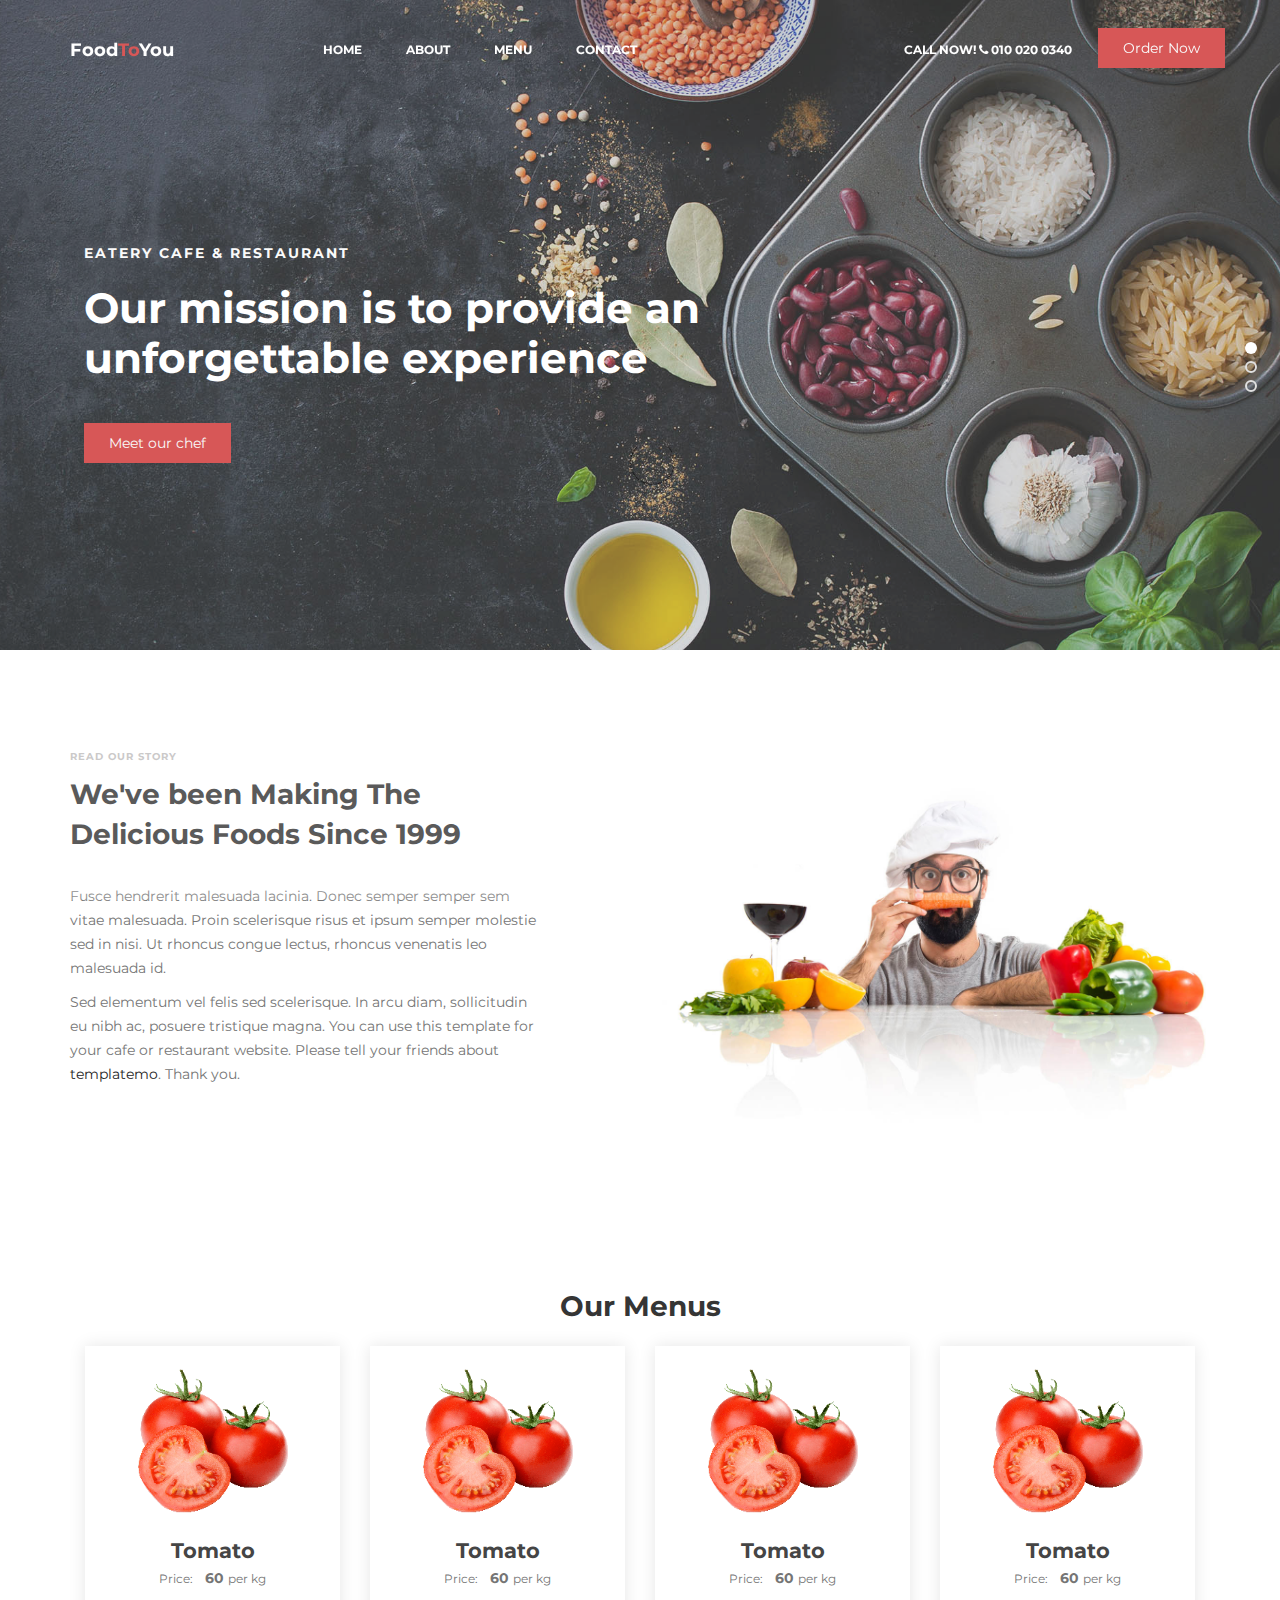
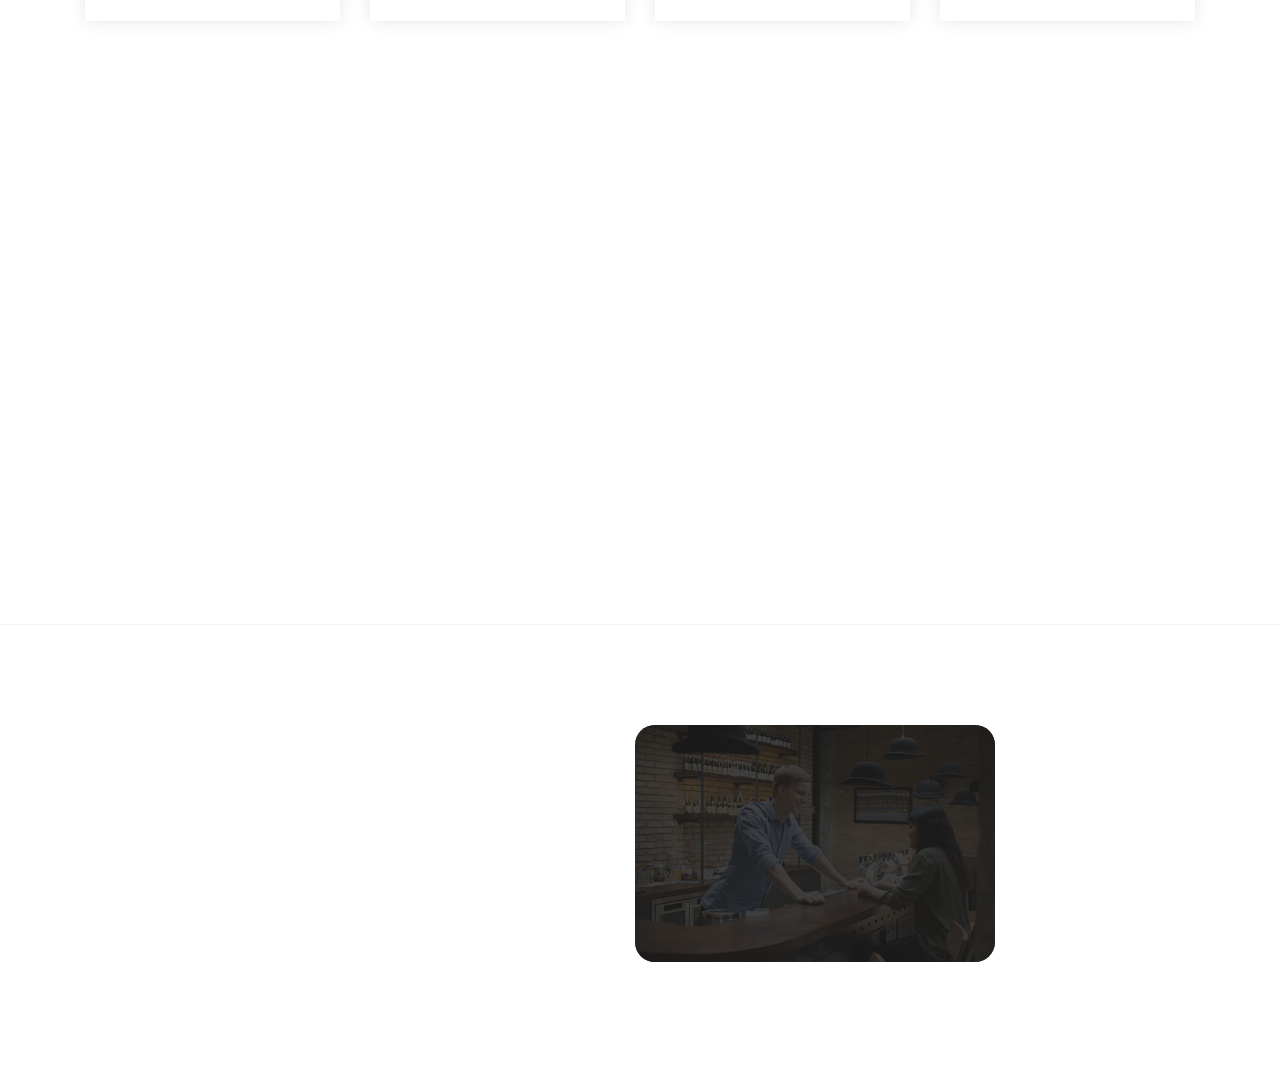
==== index.html @ 45545208 "initial commit" ====
<!DOCTYPE html>
<html lang="en">

<head>

     <title>Eatery Cafe and Restaurant Template</title>
     <meta charset="UTF-8">
     <meta http-equiv="X-UA-Compatible" content="IE=Edge">
     <meta name="description" content="">
     <meta name="keywords" content="">
     <meta name="author" content="">
     <meta name="viewport" content="width=device-width, initial-scale=1, maximum-scale=1">

     <link rel="stylesheet" href="css/bootstrap.min.css">
     <link rel="stylesheet" href="css/font-awesome.min.css">
     <link rel="stylesheet" href="css/animate.css">
     <link rel="stylesheet" href="css/owl.carousel.css">
     <link rel="stylesheet" href="css/owl.theme.default.min.css">
     <link rel="stylesheet" href="css/magnific-popup.css">

     <!-- MAIN CSS -->
     <link rel="stylesheet" href="css/style.css">

</head>

<body>

     <!-- PRE LOADER -->
     <section class="preloader">
          <div class="spinner">

               <span class="spinner-rotate"></span>

          </div>
     </section>


     <!-- MENU -->
     <section class="navbar custom-navbar navbar-fixed-top" role="navigation">
          <div class="container">

               <div class="navbar-header">
                    <button class="navbar-toggle" data-toggle="collapse" data-target=".navbar-collapse">
                         <span class="icon icon-bar"></span>
                         <span class="icon icon-bar"></span>
                         <span class="icon icon-bar"></span>
                    </button>

                    <!-- lOGO TEXT HERE -->
                    <a href="index.html" class="navbar-brand">Food<span>To</span>You</a>
               </div>

               <!-- MENU LINKS -->
               <div class="collapse navbar-collapse">
                    <ul class="nav navbar-nav navbar-nav-first">
                         <li><a href="#home" class="smoothScroll">Home</a></li>
                         <li><a href="#about" class="smoothScroll">About</a></li>

                         <li><a href="#menu" class="smoothScroll">Menu</a></li>
                         <li><a href="#contact" class="smoothScroll">Contact</a></li>
                    </ul>

                    <ul class="nav navbar-nav navbar-right">
                         <li><a href="#">Call Now! <i class="fa fa-phone"></i> 010 020 0340</a></li>
                         <a href="#footer" class="section-btn">Order Now</a>
                    </ul>
               </div>

          </div>
     </section>


     <!-- HOME -->
     <section id="home" class="slider" data-stellar-background-ratio="0.5">
          <div class="row">

               <div class="owl-carousel owl-theme">
                    <div class="item item-first">
                         <div class="caption">
                              <div class="container">
                                   <div class="col-md-8 col-sm-12">
                                        <h3>Eatery Cafe &amp; Restaurant</h3>
                                        <h1>Our mission is to provide an unforgettable experience</h1>
                                        <a href="#team" class="section-btn btn btn-default smoothScroll">Meet our
                                             chef</a>
                                   </div>
                              </div>
                         </div>
                    </div>

                    <div class="item item-second">
                         <div class="caption">
                              <div class="container">
                                   <div class="col-md-8 col-sm-12">
                                        <h3>Your Perfect Breakfast</h3>
                                        <h1>The best dinning quality can be here too!</h1>
                                        <a href="#menu" class="section-btn btn btn-default smoothScroll">Discover
                                             menu</a>
                                   </div>
                              </div>
                         </div>
                    </div>

                    <div class="item item-third">
                         <div class="caption">
                              <div class="container">
                                   <div class="col-md-8 col-sm-12">
                                        <h3>New Restaurant in Town</h3>
                                        <h1>Enjoy our special menus every Sunday and Friday</h1>
                                        <a href="#contact"
                                             class="section-btn btn btn-default smoothScroll">Reservation</a>
                                   </div>
                              </div>
                         </div>
                    </div>
               </div>

          </div>
     </section>


     <!-- ABOUT -->
     <section id="about" data-stellar-background-ratio="0.5">
          <div class="container">
               <div class="row">

                    <div class="col-md-6 col-sm-12">
                         <div class="about-info">
                              <div class="section-title wow fadeInUp" data-wow-delay="0.2s">
                                   <h4>Read our story</h4>
                                   <h2>We've been Making The Delicious Foods Since 1999</h2>
                              </div>

                              <div class="wow fadeInUp" data-wow-delay="0.4s">
                                   <p>Fusce hendrerit malesuada lacinia. Donec semper semper sem vitae malesuada. Proin
                                        scelerisque risus et ipsum semper molestie sed in nisi. Ut rhoncus congue
                                        lectus, rhoncus venenatis leo malesuada id.</p>
                                   <p>Sed elementum vel felis sed scelerisque. In arcu diam, sollicitudin eu nibh ac,
                                        posuere tristique magna. You can use this template for your cafe or restaurant
                                        website. Please tell your friends about <a
                                             href="https://plus.google.com/+templatemo" target="_parent">templatemo</a>.
                                        Thank you.</p>
                              </div>
                         </div>
                    </div>

                    <div class="col-md-6 col-sm-12">
                         <div class="wow fadeInUp about-image" data-wow-delay="0.6s">
                              <img src="images/about-image.jpg" class="img-responsive" alt="">
                         </div>
                    </div>

               </div>
          </div>
     </section>



     <!-- MENU-->
     <section id="menu">
          <div class="container">
               <div class="row">

                    <div class="col-md-12 col-sm-12">
                         <h2>Our Menus</h2>
                    </div>
               </div>

               <div class="col-sm-3">
                    <div class="grid">
                         <div class="img-box">
                              <img src="./images/tomato.png" alt="">
                         </div>
                         <div class="details">
                              <h3>Tomato</h3>
                              <p>
                                   <small>Price:</small> &nbsp; <b>60</b>&nbsp;<small>per kg</small>
                              </p>
                         </div>
                    </div>
               </div>

               <div class="col-sm-3">
                    <div class="grid">
                         <div class="img-box">
                              <img src="./images/tomato.png" alt="">
                         </div>
                         <div class="details">
                              <h3>Tomato</h3>
                              <p>
                                   <small>Price:</small> &nbsp; <b>60</b>&nbsp;<small>per kg</small>
                              </p>
                         </div>
                    </div>
               </div>

               <div class="col-sm-3">
                    <div class="grid">
                         <div class="img-box">
                              <img src="./images/tomato.png" alt="">
                         </div>
                         <div class="details">
                              <h3>Tomato</h3>
                              <p>
                                   <small>Price:</small> &nbsp; <b>60</b>&nbsp;<small>per kg</small>
                              </p>
                         </div>
                    </div>
               </div>

               <div class="col-sm-3">
                    <div class="grid">
                         <div class="img-box">
                              <img src="./images/tomato.png" alt="">
                         </div>
                         <div class="details">
                              <h3>Tomato</h3>
                              <p>
                                   <small>Price:</small> &nbsp; <b>60</b>&nbsp;<small>per kg</small>
                              </p>
                         </div>
                    </div>
               </div>
          </div>
          </div>
     </section>


     <!-- CONTACT -->
     <section id="contact">
          <div class="container">
               <div class="d-flex justify-content-center">

                    <div class="col-md-6 col-sm-12">

                         <div class="col-md-12 col-sm-12">
                              <div class="section-title wow fadeInUp">
                                   <h2>Contact Us</h2>
                              </div>
                         </div>

                         <!-- CONTACT FORM -->
                         <form action="#" method="post" class="wow fadeInUp" id="contact-form" role="form">

                              <!-- IF MAIL SENT SUCCESSFUL  // connect this with custom JS -->
                              <h6 class="text-success">Your message has been sent successfully.</h6>

                              <!-- IF MAIL NOT SENT -->
                              <h6 class="text-danger">E-mail must be valid and message must be longer than 1 character.
                              </h6>

                              <div class="col-md-6 col-sm-6">
                                   <input type="text" class="form-control" id="cf-name" name="name"
                                        placeholder="Full name">
                              </div>

                              <div class="col-md-6 col-sm-6">
                                   <input type="email" class="form-control" id="cf-email" name="email"
                                        placeholder="Email address">
                              </div>

                              <div class="col-md-12 col-sm-12">
                                   <input type="text" class="form-control" id="cf-subject" name="subject"
                                        placeholder="Subject">

                                   <textarea class="form-control" rows="6" id="cf-message" name="message"
                                        placeholder="Tell about your project"></textarea>

                                   <button type="submit" class="form-control" id="cf-submit" name="submit">Send
                                        Message</button>
                              </div>
                         </form>
                    </div>

               </div>
          </div>
     </section>


     <!-- FOOTER -->
     <footer id="footer">
          <div class="container">
               <div class="row">

                    <div class="col-md-3 col-sm-8">
                         <div class="footer-info">
                              <div class="section-title">
                                   <h2 class="wow fadeInUp">Find us</h2>
                              </div>
                              <address class="wow fadeInUp" data-wow-delay="0.4s">
                                   <p>We are in your heart</p>
                              </address>
                         </div>
                    </div>

                    <div class="col-md-3 col-sm-8">
                         <div class="footer-info">
                              <div class="section-title">
                                   <h2 class="wow fadeInUp" data-wow-delay="0.2s">For Order</h2>
                              </div>
                              <address class="wow fadeInUp" data-wow-delay="0.4s">
                                   <p>090-080-0650 </p><br>
                                   <p>090-080-0650 </p><br>
                                   <p>090-080-0650 </p><br>
                                   <p><a href="mailto:info@company.com">info@company.com</a></p>

                              </address>
                         </div>
                    </div>

                    <div class="col-md-4 col-sm-8">
                         <div class="footer-info footer-open-hour">
                              <div class="section-title">
                                   <h2 class="wow fadeInUp">Open Hours</h2>
                              </div>
                              <div class="wow fadeInUp">

                                   <div>
                                        <strong>Monday to Friday</strong>
                                        <p>7:00 AM - 7:00 PM</p>
                                   </div>
                                   <div>
                                        <strong>Saturday - Sunday</strong>
                                        <p>7:00 AM - 10:00 PM</p>
                                   </div>
                              </div>
                         </div>
                    </div>

                    <div class="col-md-2 col-sm-4">
                         <ul class="wow fadeInUp social-icon">
                              <li><a href="#" class="fa fa-facebook-square" attr="facebook icon"></a></li>
                              <li><a href="#" class="fa fa-twitter"></a></li>
                              <li><a href="#" class="fa fa-instagram"></a></li>
                              <li><a href="#" class="fa fa-google"></a></li>
                         </ul>

                         <div class="wow fadeInUp copyright-text">
                              <p><br>Copyright &copy; 2018 <br>Foodtoyou


                         </div>
                    </div>

               </div>
          </div>
     </footer>


     <!-- SCRIPTS -->
     <script src="js/jquery.js"></script>
     <script src="js/bootstrap.min.js"></script>
     <script src="js/jquery.stellar.min.js"></script>
     <script src="js/wow.min.js"></script>
     <script src="js/owl.carousel.min.js"></script>
     <script src="js/jquery.magnific-popup.min.js"></script>
     <script src="js/smoothscroll.js"></script>
     <script src="js/custom.js"></script>

</body>

</html>
---- css/style.css ----
/*

Eatery Cafe Template 

http://www.templatemo.com/tm-515-eatery

*/

@import url('https://fonts.googleapis.com/css?family=Montserrat:400,700');

body {
  background: #ffffff;
  font-family: 'Montserrat', sans-serif;
  overflow-x: hidden;
}



/*---------------------------------------
     TYPOGRAPHY              
  -----------------------------------------*/

h1,
h2,
h3,
h4,
h5,
h6 {
  font-weight: bold;
  line-height: inherit;
}

h1 {
  color: #252525;
  font-size: 3em;
  line-height: 50px;
}

h2 {
  color: #353535;
  font-size: 2em;
  padding-bottom: 10px;
}

h3 {
  font-size: 1.5em;
  margin-bottom: 0;
}

h3,
h3 a {
  color: #454545;
}

p {
  color: #757575;
  font-size: 14px;
  font-weight: normal;
  line-height: 24px;
}



/*---------------------------------------
     GENERAL               
  -----------------------------------------*/

html {
  -webkit-font-smoothing: antialiased;
}

a {
  color: #252525;
  -webkit-transition: 0.5s;
  transition: 0.5s;
  text-decoration: none !important;
}

a:hover,
a:active,
a:focus {
  color: #ce3232;
  outline: none;
}

::-webkit-scrollbar {
  width: 8px;
  height: 8px;
}

::-webkit-scrollbar-thumb {
  cursor: pointer;
  background: #000000;
}

.section-title {
  padding-bottom: 40px;
}

.section-title h2 {
  margin: 0;
}

.section-title h4 {
  color: #bfbdbd;
  font-size: 10px;
  letter-spacing: 1px;
  text-transform: uppercase;
  margin-top: 0;
}

.overlay {
  background: rgba(0, 0, 0, 0.5);
  position: absolute;
  top: 0;
  right: 0;
  bottom: 0;
  left: 0;
  width: 100%;
  height: 100%;
}

section {
  position: relative;
  padding: 100px 0;
}

#team,
#menu,
#testimonial {
  text-align: center;
}

.about-image img,
.team-thumb img {
  width: 100%;
}

#google-map iframe {
  border: 0;
  width: 100%;
  height: 390px;
}



/*---------------------------------------
     BUTTONS               
  -----------------------------------------*/

.section-btn {
  background: #ce3232;
  border-radius: 0;
  border: 0;
  color: #f9f9f9;
  font-size: inherit;
  font-weight: normal;
  padding: 10px 25px;
  -webkit-transition: 0.5s 0.2s;
  transition: 0.5s 0.2s;
}



/*---------------------------------------
       PRE LOADER              
  -----------------------------------------*/

.preloader {
  position: fixed;
  top: 0;
  left: 0;
  width: 100%;
  height: 100%;
  z-index: 99999;
  display: -webkit-box;
  display: flex;
  -webkit-box-orient: horizontal;
  -webkit-box-direction: normal;
  flex-flow: row nowrap;
  -webkit-box-pack: center;
  justify-content: center;
  -webkit-box-align: center;
  align-items: center;
  background: none repeat scroll 0 0 #ffffff;
}

.spinner {
  border: 1px solid transparent;
  border-radius: 3px;
  position: relative;
}

.spinner:before {
  content: '';
  box-sizing: border-box;
  position: absolute;
  top: 50%;
  left: 50%;
  width: 45px;
  height: 45px;
  margin-top: -10px;
  margin-left: -10px;
  border-radius: 50%;
  border: 1px solid #575757;
  border-top-color: #ffffff;
  -webkit-animation: spinner .9s linear infinite;
  animation: spinner .9s linear infinite;
}

@-webkit-@keyframes spinner {
  to {
    -webkit-transform: rotate(360deg);
    transform: rotate(360deg);
  }
}

@-webkit-keyframes spinner {
  to {
    -webkit-transform: rotate(360deg);
    transform: rotate(360deg);
  }
}

@keyframes spinner {
  to {
    -webkit-transform: rotate(360deg);
    transform: rotate(360deg);
  }
}



/*---------------------------------------
      MENU              
  -----------------------------------------*/

.custom-navbar {
  border: none;
  margin-bottom: 0;
  padding: 25px 0;
}

.custom-navbar .navbar-brand {
  color: #ffffff;
  font-size: 18px;
  font-weight: bold;
}

.custom-navbar .navbar-brand span {
  color: #ce3232;
}

.top-nav-collapse {
  background: #ffffff;
}

.custom-navbar .navbar-nav.navbar-nav-first {
  margin-left: 8em;
}

.custom-navbar .navbar-nav.navbar-right li a {
  padding-right: 12px;
  padding-left: 12px;
}

.custom-navbar .navbar-nav.navbar-right .section-btn {
  display: inline-block;
  margin: 0.2em 0 0 1em;
}

.custom-navbar .navbar-nav.navbar-right .section-btn:hover {
  background: #292929;
  color: #ffffff;
}

.custom-navbar .navbar-nav.navbar-right .section-btn:focus {
  color: #ffffff;
}

.custom-navbar .navbar-nav.navbar-right .section-btn a {
  padding: 10px 25px;
}

.custom-navbar .nav .section-btn a:hover {
  color: #ffffff;
}

.custom-navbar .nav li a {
  font-size: 12px;
  font-weight: bold;
  color: #ffffff;
  padding-right: 22px;
  padding-left: 22px;
  text-transform: uppercase;
}

.custom-navbar .nav li a:hover {
  background: transparent;
  color: #ce3232;
}

.custom-navbar .navbar-nav>li>a:hover,
.custom-navbar .navbar-nav>li>a:focus {
  background-color: transparent;
}

.custom-navbar .nav li.active>a {
  background-color: transparent;
  color: #ce3232;
}

.custom-navbar .navbar-toggle {
  border: none;
  padding-top: 10px;
}

.custom-navbar .navbar-toggle {
  background-color: transparent;
}

.custom-navbar .navbar-toggle .icon-bar {
  background: #252525;
  border-color: transparent;
}

@media(min-width:768px) {
  .custom-navbar {
    border-bottom: 0;
    background: 0 0;
  }

  .custom-navbar.top-nav-collapse {
    background: #ffffff;
    box-shadow: 0 1px 30px rgba(0, 0, 0, 0.1);
    padding: 12px 0;
  }

  .top-nav-collapse .navbar-brand {
    color: #454545;
  }

  .top-nav-collapse .nav li a {
    color: #575757;
  }

  .top-nav-collapse .nav .section-btn a {
    color: #ffffff;
  }
}



/*---------------------------------------
      HOME              
  -----------------------------------------*/

#home {
  padding: 0;
}

#home h1 {
  color: #ffffff;
  padding-bottom: 30px;
}

#home h3 {
  color: #f9f9f9;
  font-size: 14px;
  line-height: inherit;
  letter-spacing: 2px;
  text-transform: uppercase;
  margin: 0;
}

@media (min-width: 768px) {
  .slider .col-md-8 {
    padding-left: 0;
  }
}

.slider .owl-dots {
  position: absolute;
  top: 50%;
  right: 2em;
  -webkit-box-pack: center;
  justify-content: center;
}

.owl-theme .owl-dots .owl-dot {
  display: block;
}

.owl-theme .owl-dots .owl-dot span {
  width: 12px;
  height: 12px;
  margin: 7px 10px;
  border: 2px solid #d9d9d9;
  background: transparent;
  display: block;
  -webkit-backface-visibility: visible;
  -webkit-transition: opacity 200ms ease;
  transition: opacity 200ms ease;
  border-radius: 30px;
}

.owl-theme .owl-dots .owl-dot.active span,
.owl-theme .owl-dots .owl-dot:hover span {
  background-color: #ffffff;
  border-color: transparent;
}

.slider .caption {
  display: -webkit-box;
  display: flex;
  -webkit-box-pack: center;
  justify-content: center;
  -webkit-box-orient: vertical;
  -webkit-box-direction: normal;
  flex-direction: column;
  text-align: left;
  background-color: rgba(20, 20, 20, 0.2);
  height: 100%;
  color: #fff;
  cursor: e-resize;
  padding: 4em 0 0 2em;
}

.slider .item {
  background-position: inherit;
  background-repeat: no-repeat;
  background-attachment: local;
  background-size: cover;
  height: 650px;
}

.slider .item-first {
  background-image: url(../images/slider-image1.jpg);
}

.slider .item-second {
  background-image: url(../images/slider-image2.jpg);
}

.slider .item-third {
  background-image: url(../images/slider-image3.jpg);
}

.slider .item-second .section-btn {
  background: #292929;
}

.slider .item-second .section-btn:hover {
  background: #ffffff;
}

.slider .item-third .section-btn {
  background: transparent;
  border: 1px solid #ffffff;
}

.slider .item-third .section-btn:hover,
.slider .item-third .section-btn:focus {
  background: #ce3232;
  border-color: transparent;
  color: #ffffff;
}



/*---------------------------------------
      ABOUT              
  -----------------------------------------*/

#about {
  padding-bottom: 0;
}

.about-info {
  padding: 0 6em 5em 0;
}

.about-info .section-title {
  padding-bottom: 20px;
}

.about-image {
  position: absolute;
}



/*---------------------------------------
      TEAM              
  -----------------------------------------*/

#team {
  background: #f9f9f9;
}

.team-thumb {
  position: relative;
  overflow: hidden;
  cursor: pointer;
}

.team-info {
  padding: 10px 30px 20px 30px;
}

.team-thumb .team-hover {
  position: absolute;
  background: #1c1c1c;
  width: 100%;
  height: 100%;
  top: 0;
  right: 0;
  bottom: 0;
  left: 0;
  text-align: center;
  opacity: 0;
  -webkit-transform: translateY(100%);
  transform: translateY(100%);
  -webkit-transition: 0.5s 0.2s;
  transition: 0.5s 0.2s;
}

.team-thumb:hover .team-hover {
  opacity: 0.95;
  -webkit-transition-delay: 0.3s;
  transition-delay: 0.3s;
  -webkit-transform: translateY(0);
  transform: translateY(0);
}

.team-thumb img {
  -webkit-transition: 0.5s 0.2s;
  transition: 0.5s 0.2s;
}

.team-thumb:hover img {
  -webkit-transform: scale(1.2);
  transform: scale(1.2);
}

.team-thumb .social-icon li a {
  background: #292929;
  border-radius: 100%;
  width: 50px;
  height: 50px;
  line-height: 50px;
  color: #d9d9d9;
  font-size: 20px;
  margin: 15px 5px 0 5px;
}

.team-thumb .team-item {
  position: absolute;
  top: 50%;
  left: 50%;
  -webkit-transform: translate(-50%, -50%);
  transform: translate(-50%, -50%);
}

.team-item h4 {
  color: #ffffff;
}

.team-info p {
  color: #bfbdbd;
  font-size: 12px;
  font-weight: bold;
  letter-spacing: 1px;
  text-transform: uppercase;
  margin-top: 5px;
}



/*---------------------------------------
     MENU              
  -----------------------------------------*/

#menu {
  padding-bottom: 0;
}

#menu .grid .img-box {
  height: 150px;
}

.grid .img-box>img {
  max-width: 150px;
}

.grid {
  box-shadow: 0 0 16px #e6e6e6;
  padding: 20px;
}

/*---------------------------------------
      TESTIMONIAL             
  -----------------------------------------*/

#testimonial {
  background: url('../images/testimonial-bg.jpg') center center no-repeat;
  background-size: cover;
}

#testimonial .owl-dots {
  position: relative;
  top: 0;
  right: 0;
  -webkit-box-pack: center;
  justify-content: center;
}

#testimonial .owl-theme .owl-dots .owl-dot,
#testimonial .owl-theme .owl-dots .owl-dot span {
  display: inline-block;
}

#testimonial .owl-theme .owl-dots .owl-dot span {
  margin: 20px 5px;
}

#testimonial h2 {
  color: #ffffff;
}

#testimonial p,
.tst-author h4,
.tst-author span {
  display: inline;
}

#testimonial p {
  color: #d9d9d9;
  font-size: 20px;
  line-height: 35px;
}

.tst-author {
  margin-top: 20px;
}

.tst-author h4,
.tst-author span {
  color: #b2b2b2;
}

.tst-author span {
  margin-left: 5px;
}



/*---------------------------------------
      CONTACT             
  -----------------------------------------*/

#contact .section-title {
  padding-bottom: 0;
}

#contact .text-success,
#contact .text-danger {
  display: none;
}

#contact .form-control {
  background: transparent;
  border: 0;
  border-bottom: 1px solid #dddddd;
  border-radius: 0;
  box-shadow: none;
  font-size: 14px;
  font-weight: normal;
  margin-bottom: 15px;
  -webkit-transition: all ease-in-out 0.4s;
  transition: all ease-in-out 0.4s;
}

#contact .form-control:hover,
#contact .form-control:focus {
  border-bottom-color: #c9c9c9;
}

#contact input {
  height: 55px;
}

#contact button#cf-submit {
  background: #ce3232;
  border-radius: 0;
  border: 0;
  color: #ffffff;
  font-weight: bold;
  height: 50px;
}

#contact button#cf-submit:hover {
  background: #292929;
  color: #ffffff;
}



/*---------------------------------------
     FOOTER              
  -----------------------------------------*/

footer {
  border-top: 1px solid rgba(0, 0, 0, 0.05);
  padding: 120px 0;
  padding-bottom: 80px;
}

footer .section-title {
  padding-bottom: 10px;
}

footer h2 {
  font-size: 20px;
}

footer a,
footer p {
  color: #909090;
}

footer strong {
  color: #d9d9d9;
}

footer address p {
  margin-bottom: 0;
}

.footer-info,
footer .social-icon {
  margin-top: 20px;
}

.footer-open-hour {
  background: #ce3232;
  background: url('../images/footer-open-hour-bg.jpg') center center no-repeat;
  background-size: cover;
  border-radius: 20px;
  margin-top: 0;
  padding: 40px 0 40px 80px;
  overflow: hidden;
  position: relative;
  z-index: 22;
  right: 20px;
  bottom: 20px;
}

.footer-open-hour::after {
  background: rgba(29, 29, 29, 0.85);
  content: "";
  position: absolute;
  top: 0;
  right: 0;
  bottom: 0;
  left: 0;
  width: 100%;
  height: 100%;
  z-index: -2222;
}

.footer-open-hour h2 {
  color: #ffffff;
}

.footer-open-hour p {
  color: #d9d9d9;
}

.footer-open-hour strong {
  color: #f9f9f9;
}



/*---------------------------------------
     SOCIAL ICON              
  -----------------------------------------*/

.social-icon {
  position: relative;
  padding: 0;
  margin: 0;
}

.social-icon li {
  display: inline-block;
  list-style: none;
  margin-bottom: 5px;
}

.social-icon li a {
  border-radius: 100px;
  color: #ce3232;
  font-size: 15px;
  width: 35px;
  height: 35px;
  line-height: 35px;
  text-decoration: none;
  text-align: center;
  -webkit-transition: all 0.4s ease-in-out;
  transition: all 0.4s ease-in-out;
  position: relative;
}

.social-icon li a:hover {
  background: #ce3232;
  color: #ffffff;
}



/*---------------------------------------
     RESPONSIVE STYLES              
  -----------------------------------------*/

@media screen and (max-width: 1170px) {
  .custom-navbar .navbar-nav.navbar-nav-first {
    margin-left: inherit;
  }
}


@media only screen and (max-width: 1200px) {
  .about-info {
    padding-right: 0;
  }

  .about-image {
    position: relative;
  }
}


@media only screen and (max-width: 992px) {
  section {
    padding: 60px 0;
  }

  .custom-navbar .section-btn {
    margin-left: 1em;
  }

  .slider .item {
    background-position: center;
  }

  .about-info {
    padding: 0;
  }

  .team-info {
    margin-bottom: 50px;
  }

  #menu .menu-thumb {
    width: 103%;
  }

  #testimonial {
    background-position: 50% 0 !important;
  }

  #google-map,
  .footer-info {
    margin-bottom: 50px;
  }
}


@media only screen and (min-width: 768px) and (max-width: 991px) {
  .custom-navbar .nav li a {
    padding-right: 10px;
    padding-left: 10px;
  }
}

@media only screen and (max-width: 767px) {
  h1 {
    font-size: 2.5em;
  }

  h1,
  h2,
  h3 {
    line-height: normal;
  }

  .custom-navbar {
    background: #ffffff;
    box-shadow: 0 1px 30px rgba(0, 0, 0, 0.1);
    padding: 10px 0;
    text-align: center;
  }

  .custom-navbar .nav li a {
    line-height: normal;
    padding: 10px;
  }

  .custom-navbar .navbar-brand,
  .top-nav-collapse .navbar-brand {
    color: #252525;
    font-weight: 600;
  }

  .custom-navbar .nav li a,
  .top-nav-collapse .nav li a {
    color: #575757;
  }

  .custom-navbar .navbar-nav.navbar-right li {
    display: inline-block;
  }

  .custom-navbar .navbar-nav.navbar-right .section-btn {
    display: block !important;
    width: 50%;
    margin: 10px auto 10px auto;
    padding: 10px;
  }

  .custom-navbar .section-btn a {
    color: #ffffff !important;
  }

  .slider .caption {
    padding: 0;
  }

  .menu-thumb .menu-info {
    top: 80%;
  }

  footer {
    padding: 60px 0;
    padding-bottom: 60px;
  }

  .footer-open-hour {
    right: 0;
    bottom: 0;
    margin-top: 30px;
  }
}


@media only screen and (max-width: 580px) {
  h1 {
    font-size: 2.1em;
  }

  h2 {
    font-size: 1.8em;
  }

  .menu-thumb .menu-info {
    top: 60%;
  }
}
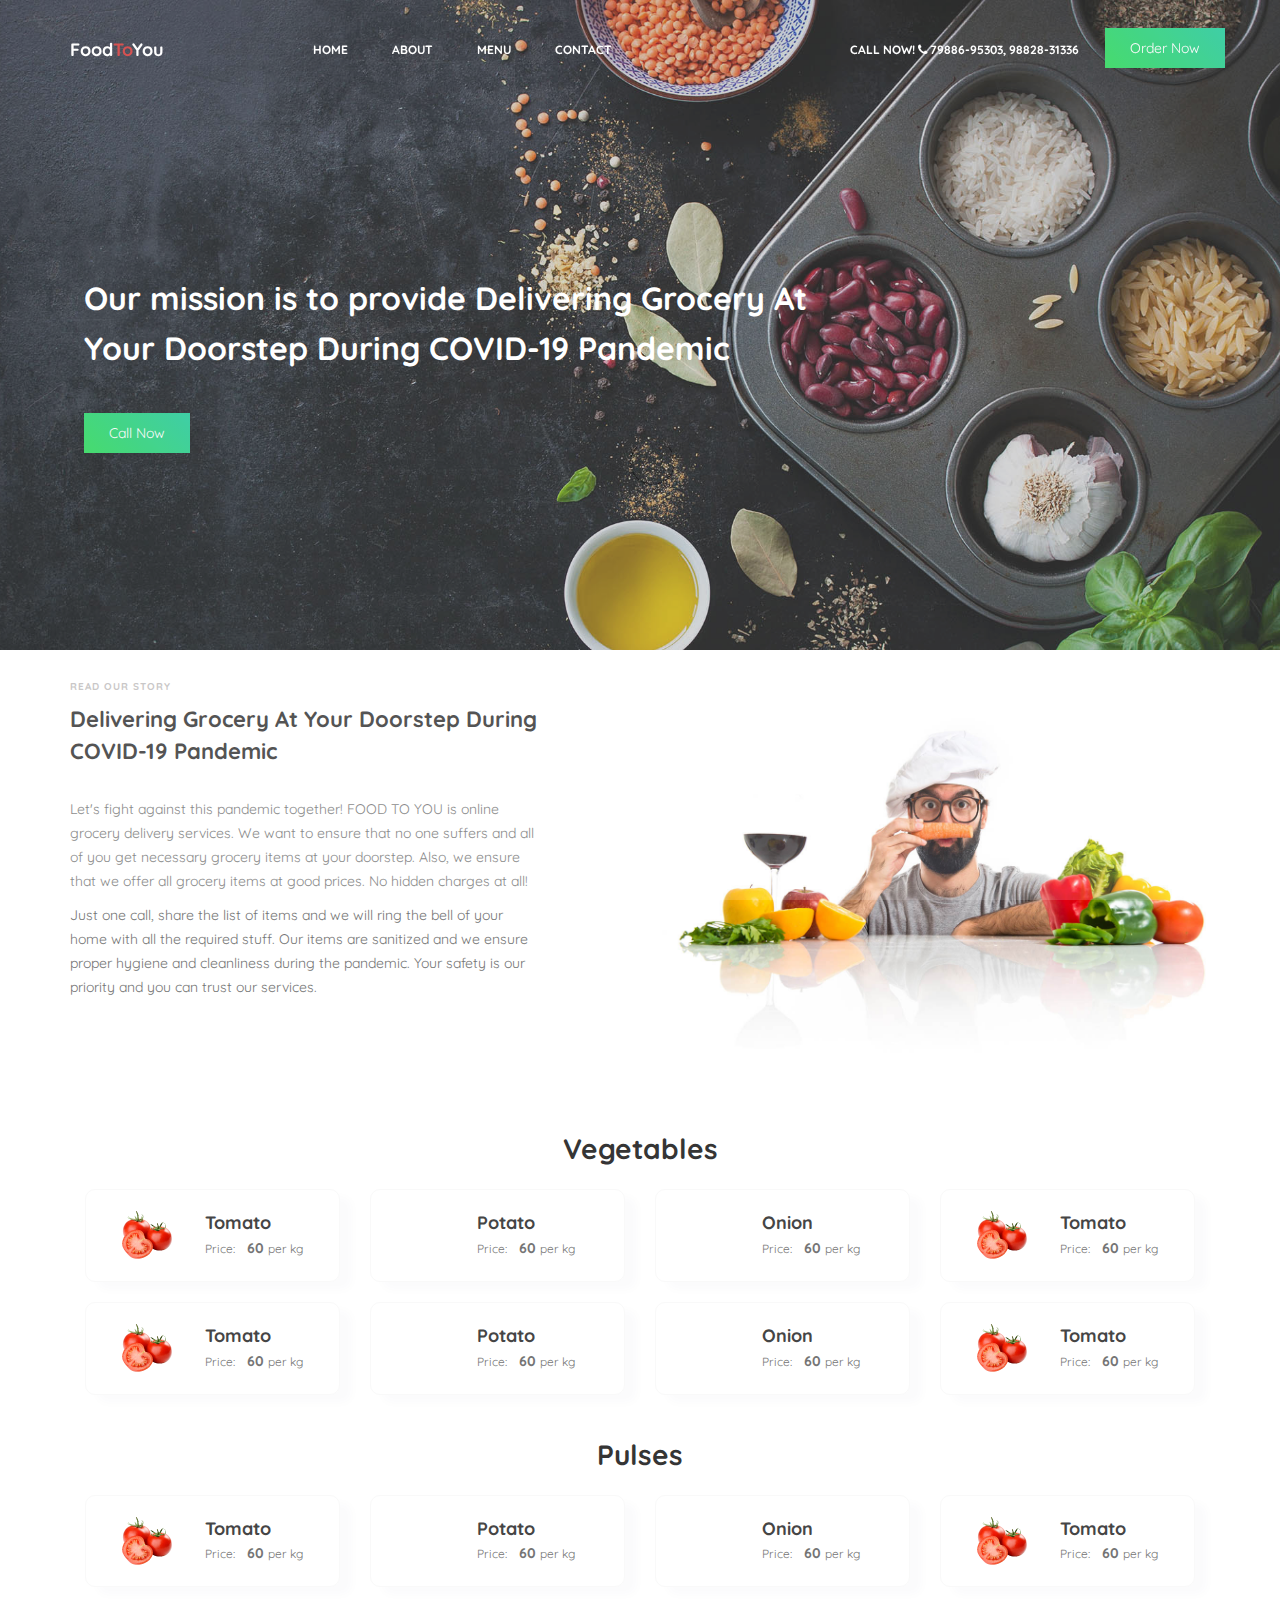
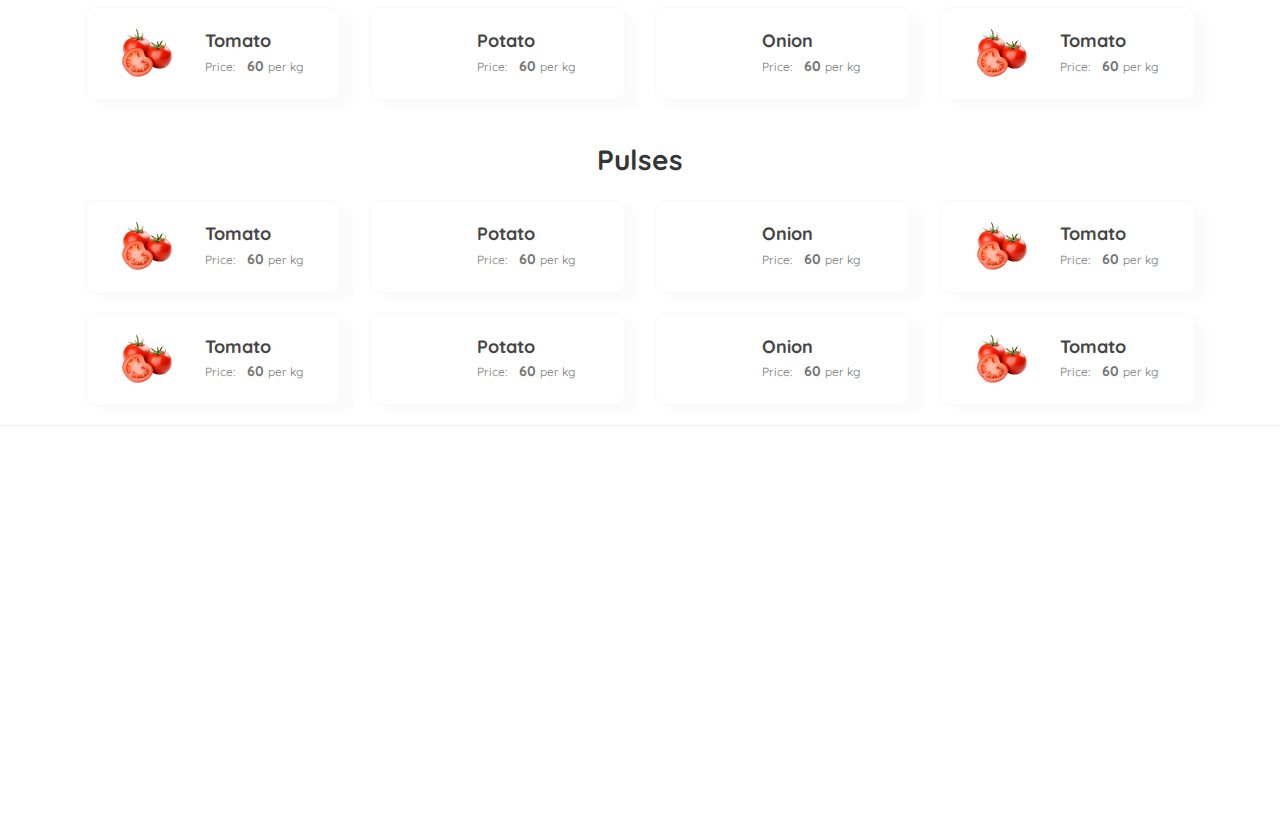
==== commit eb713e5e: "change the color" ====
--- a/index.html
+++ b/index.html
@@ -10,13 +10,12 @@
      <meta name="keywords" content="">
      <meta name="author" content="">
      <meta name="viewport" content="width=device-width, initial-scale=1, maximum-scale=1">
-
+     <link href="https://fonts.googleapis.com/css?family=Quicksand:400,500,600&display=swap" rel="stylesheet">
      <link rel="stylesheet" href="css/bootstrap.min.css">
      <link rel="stylesheet" href="css/font-awesome.min.css">
      <link rel="stylesheet" href="css/animate.css">
      <link rel="stylesheet" href="css/owl.carousel.css">
      <link rel="stylesheet" href="css/owl.theme.default.min.css">
-     <link rel="stylesheet" href="css/magnific-popup.css">
 
      <!-- MAIN CSS -->
      <link rel="stylesheet" href="css/style.css">
@@ -45,7 +44,6 @@
                          <span class="icon icon-bar"></span>
                          <span class="icon icon-bar"></span>
                     </button>
-
                     <!-- lOGO TEXT HERE -->
                     <a href="index.html" class="navbar-brand">Food<span>To</span>You</a>
                </div>
@@ -61,7 +59,7 @@
                     </ul>
 
                     <ul class="nav navbar-nav navbar-right">
-                         <li><a href="#">Call Now! <i class="fa fa-phone"></i> 010 020 0340</a></li>
+                         <li><a href="#">Call Now! <i class="fa fa-phone"></i> 79886-95303, 98828-31336</a></li>
                          <a href="#footer" class="section-btn">Order Now</a>
                     </ul>
                </div>
@@ -71,48 +69,21 @@
 
 
      <!-- HOME -->
-     <section id="home" class="slider" data-stellar-background-ratio="0.5">
+     <section id="home" class="slider">
           <div class="row">
 
-               <div class="owl-carousel owl-theme">
+               <div class="">
                     <div class="item item-first">
                          <div class="caption">
                               <div class="container">
                                    <div class="col-md-8 col-sm-12">
-                                        <h3>Eatery Cafe &amp; Restaurant</h3>
-                                        <h1>Our mission is to provide an unforgettable experience</h1>
-                                        <a href="#team" class="section-btn btn btn-default smoothScroll">Meet our
-                                             chef</a>
+                                        <h1>Our mission is to provide Delivering Grocery At Your Doorstep During
+                                             COVID-19 Pandemic</h1>
+                                        <a href="#team" class="section-btn btn btn-default smoothScroll">Call Now</a>
                                    </div>
                               </div>
                          </div>
                     </div>
-
-                    <div class="item item-second">
-                         <div class="caption">
-                              <div class="container">
-                                   <div class="col-md-8 col-sm-12">
-                                        <h3>Your Perfect Breakfast</h3>
-                                        <h1>The best dinning quality can be here too!</h1>
-                                        <a href="#menu" class="section-btn btn btn-default smoothScroll">Discover
-                                             menu</a>
-                                   </div>
-                              </div>
-                         </div>
-                    </div>
-
-                    <div class="item item-third">
-                         <div class="caption">
-                              <div class="container">
-                                   <div class="col-md-8 col-sm-12">
-                                        <h3>New Restaurant in Town</h3>
-                                        <h1>Enjoy our special menus every Sunday and Friday</h1>
-                                        <a href="#contact"
-                                             class="section-btn btn btn-default smoothScroll">Reservation</a>
-                                   </div>
-                              </div>
-                         </div>
-                    </div>
                </div>
 
           </div>
@@ -120,32 +91,32 @@
 
 
      <!-- ABOUT -->
-     <section id="about" data-stellar-background-ratio="0.5">
+     <section id="about">
           <div class="container">
                <div class="row">
 
                     <div class="col-md-6 col-sm-12">
                          <div class="about-info">
-                              <div class="section-title wow fadeInUp" data-wow-delay="0.2s">
+                              <div class="section-title wow fadeInUp">
                                    <h4>Read our story</h4>
-                                   <h2>We've been Making The Delicious Foods Since 1999</h2>
+                                   <h2>Delivering Grocery At Your Doorstep During COVID-19 Pandemic</h2>
                               </div>
 
                               <div class="wow fadeInUp" data-wow-delay="0.4s">
-                                   <p>Fusce hendrerit malesuada lacinia. Donec semper semper sem vitae malesuada. Proin
-                                        scelerisque risus et ipsum semper molestie sed in nisi. Ut rhoncus congue
-                                        lectus, rhoncus venenatis leo malesuada id.</p>
-                                   <p>Sed elementum vel felis sed scelerisque. In arcu diam, sollicitudin eu nibh ac,
-                                        posuere tristique magna. You can use this template for your cafe or restaurant
-                                        website. Please tell your friends about <a
-                                             href="https://plus.google.com/+templatemo" target="_parent">templatemo</a>.
-                                        Thank you.</p>
+                                   <p>Let's fight against this pandemic together! FOOD TO YOU is online grocery delivery
+                                        services. We want to ensure that no one suffers and all of you get necessary
+                                        grocery items at your doorstep. Also, we ensure that we offer all grocery items
+                                        at good prices. No hidden charges at all! </p>
+                                   <p>Just one call, share the list of items and we will ring the bell of your home with
+                                        all the required stuff. Our items are sanitized and we ensure proper hygiene and
+                                        cleanliness during the pandemic. Your safety is our priority and you can trust
+                                        our services. </p>
                               </div>
                          </div>
                     </div>
 
                     <div class="col-md-6 col-sm-12">
-                         <div class="wow fadeInUp about-image" data-wow-delay="0.6s">
+                         <div class="wow fadeInUp about-image">
                               <img src="images/about-image.jpg" class="img-responsive" alt="">
                          </div>
                     </div>
@@ -162,45 +133,341 @@
                <div class="row">
 
                     <div class="col-md-12 col-sm-12">
-                         <h2>Our Menus</h2>
-                    </div>
-               </div>
-
-               <div class="col-sm-3">
-                    <div class="grid">
-                         <div class="img-box">
-                              <img src="./images/tomato.png" alt="">
-                         </div>
-                         <div class="details">
-                              <h3>Tomato</h3>
-                              <p>
-                                   <small>Price:</small> &nbsp; <b>60</b>&nbsp;<small>per kg</small>
-                              </p>
-                         </div>
-                    </div>
-               </div>
-
-               <div class="col-sm-3">
-                    <div class="grid">
-                         <div class="img-box">
-                              <img src="./images/tomato.png" alt="">
-                         </div>
-                         <div class="details">
-                              <h3>Tomato</h3>
-                              <p>
-                                   <small>Price:</small> &nbsp; <b>60</b>&nbsp;<small>per kg</small>
-                              </p>
-                         </div>
-                    </div>
-               </div>
-
-               <div class="col-sm-3">
-                    <div class="grid">
-                         <div class="img-box">
-                              <img src="./images/tomato.png" alt="">
-                         </div>
-                         <div class="details">
-                              <h3>Tomato</h3>
+                         <h2>Vegetables</h2>
+                    </div>
+               </div>
+
+               <div class="col-sm-3">
+                    <div class="grid">
+                         <div class="img-box">
+                              <img src="./images/tomato.png" alt="">
+                         </div>
+                         <div class="details">
+                              <h3>Tomato</h3>
+                              <p>
+                                   <small>Price:</small> &nbsp; <b>60</b>&nbsp;<small>per kg</small>
+                              </p>
+                         </div>
+                    </div>
+               </div>
+
+               <div class="col-sm-3">
+                    <div class="grid">
+                         <div class="img-box">
+                              <img src="./images/potato.png" alt="">
+                         </div>
+                         <div class="details">
+                              <h3>Potato</h3>
+                              <p>
+                                   <small>Price:</small> &nbsp; <b>60</b>&nbsp;<small>per kg</small>
+                              </p>
+                         </div>
+                    </div>
+               </div>
+
+               <div class="col-sm-3">
+                    <div class="grid">
+                         <div class="img-box">
+                              <img src="./images/onion.png" alt="">
+                         </div>
+                         <div class="details">
+                              <h3>Onion</h3>
+                              <p>
+                                   <small>Price:</small> &nbsp; <b>60</b>&nbsp;<small>per kg</small>
+                              </p>
+                         </div>
+                    </div>
+               </div>
+
+               <div class="col-sm-3">
+                    <div class="grid">
+                         <div class="img-box">
+                              <img src="./images/tomato.png" alt="">
+                         </div>
+                         <div class="details">
+                              <h3>Tomato</h3>
+                              <p>
+                                   <small>Price:</small> &nbsp; <b>60</b>&nbsp;<small>per kg</small>
+                              </p>
+                         </div>
+                    </div>
+               </div>
+
+               <div class="col-sm-3">
+                    <div class="grid">
+                         <div class="img-box">
+                              <img src="./images/tomato.png" alt="">
+                         </div>
+                         <div class="details">
+                              <h3>Tomato</h3>
+                              <p>
+                                   <small>Price:</small> &nbsp; <b>60</b>&nbsp;<small>per kg</small>
+                              </p>
+                         </div>
+                    </div>
+               </div>
+
+               <div class="col-sm-3">
+                    <div class="grid">
+                         <div class="img-box">
+                              <img src="./images/potato.png" alt="">
+                         </div>
+                         <div class="details">
+                              <h3>Potato</h3>
+                              <p>
+                                   <small>Price:</small> &nbsp; <b>60</b>&nbsp;<small>per kg</small>
+                              </p>
+                         </div>
+                    </div>
+               </div>
+
+               <div class="col-sm-3">
+                    <div class="grid">
+                         <div class="img-box">
+                              <img src="./images/onion.png" alt="">
+                         </div>
+                         <div class="details">
+                              <h3>Onion</h3>
+                              <p>
+                                   <small>Price:</small> &nbsp; <b>60</b>&nbsp;<small>per kg</small>
+                              </p>
+                         </div>
+                    </div>
+               </div>
+
+               <div class="col-sm-3">
+                    <div class="grid">
+                         <div class="img-box">
+                              <img src="./images/tomato.png" alt="">
+                         </div>
+                         <div class="details">
+                              <h3>Tomato</h3>
+                              <p>
+                                   <small>Price:</small> &nbsp; <b>60</b>&nbsp;<small>per kg</small>
+                              </p>
+                         </div>
+                    </div>
+               </div>
+          </div>
+          <div class="container">
+               <div class="row">
+
+                    <div class="col-md-12 col-sm-12">
+                         <h2>Pulses</h2>
+                    </div>
+               </div>
+
+               <div class="col-sm-3">
+                    <div class="grid">
+                         <div class="img-box">
+                              <img src="./images/tomato.png" alt="">
+                         </div>
+                         <div class="details">
+                              <h3>Tomato</h3>
+                              <p>
+                                   <small>Price:</small> &nbsp; <b>60</b>&nbsp;<small>per kg</small>
+                              </p>
+                         </div>
+                    </div>
+               </div>
+
+               <div class="col-sm-3">
+                    <div class="grid">
+                         <div class="img-box">
+                              <img src="./images/potato.png" alt="">
+                         </div>
+                         <div class="details">
+                              <h3>Potato</h3>
+                              <p>
+                                   <small>Price:</small> &nbsp; <b>60</b>&nbsp;<small>per kg</small>
+                              </p>
+                         </div>
+                    </div>
+               </div>
+
+               <div class="col-sm-3">
+                    <div class="grid">
+                         <div class="img-box">
+                              <img src="./images/onion.png" alt="">
+                         </div>
+                         <div class="details">
+                              <h3>Onion</h3>
+                              <p>
+                                   <small>Price:</small> &nbsp; <b>60</b>&nbsp;<small>per kg</small>
+                              </p>
+                         </div>
+                    </div>
+               </div>
+
+               <div class="col-sm-3">
+                    <div class="grid">
+                         <div class="img-box">
+                              <img src="./images/tomato.png" alt="">
+                         </div>
+                         <div class="details">
+                              <h3>Tomato</h3>
+                              <p>
+                                   <small>Price:</small> &nbsp; <b>60</b>&nbsp;<small>per kg</small>
+                              </p>
+                         </div>
+                    </div>
+               </div>
+
+               <div class="col-sm-3">
+                    <div class="grid">
+                         <div class="img-box">
+                              <img src="./images/tomato.png" alt="">
+                         </div>
+                         <div class="details">
+                              <h3>Tomato</h3>
+                              <p>
+                                   <small>Price:</small> &nbsp; <b>60</b>&nbsp;<small>per kg</small>
+                              </p>
+                         </div>
+                    </div>
+               </div>
+
+               <div class="col-sm-3">
+                    <div class="grid">
+                         <div class="img-box">
+                              <img src="./images/potato.png" alt="">
+                         </div>
+                         <div class="details">
+                              <h3>Potato</h3>
+                              <p>
+                                   <small>Price:</small> &nbsp; <b>60</b>&nbsp;<small>per kg</small>
+                              </p>
+                         </div>
+                    </div>
+               </div>
+
+               <div class="col-sm-3">
+                    <div class="grid">
+                         <div class="img-box">
+                              <img src="./images/onion.png" alt="">
+                         </div>
+                         <div class="details">
+                              <h3>Onion</h3>
+                              <p>
+                                   <small>Price:</small> &nbsp; <b>60</b>&nbsp;<small>per kg</small>
+                              </p>
+                         </div>
+                    </div>
+               </div>
+
+               <div class="col-sm-3">
+                    <div class="grid">
+                         <div class="img-box">
+                              <img src="./images/tomato.png" alt="">
+                         </div>
+                         <div class="details">
+                              <h3>Tomato</h3>
+                              <p>
+                                   <small>Price:</small> &nbsp; <b>60</b>&nbsp;<small>per kg</small>
+                              </p>
+                         </div>
+                    </div>
+               </div>
+          </div>
+          <div class="container">
+               <div class="row">
+
+                    <div class="col-md-12 col-sm-12">
+                         <h2>Pulses</h2>
+                    </div>
+               </div>
+
+               <div class="col-sm-3">
+                    <div class="grid">
+                         <div class="img-box">
+                              <img src="./images/tomato.png" alt="">
+                         </div>
+                         <div class="details">
+                              <h3>Tomato</h3>
+                              <p>
+                                   <small>Price:</small> &nbsp; <b>60</b>&nbsp;<small>per kg</small>
+                              </p>
+                         </div>
+                    </div>
+               </div>
+
+               <div class="col-sm-3">
+                    <div class="grid">
+                         <div class="img-box">
+                              <img src="./images/potato.png" alt="">
+                         </div>
+                         <div class="details">
+                              <h3>Potato</h3>
+                              <p>
+                                   <small>Price:</small> &nbsp; <b>60</b>&nbsp;<small>per kg</small>
+                              </p>
+                         </div>
+                    </div>
+               </div>
+
+               <div class="col-sm-3">
+                    <div class="grid">
+                         <div class="img-box">
+                              <img src="./images/onion.png" alt="">
+                         </div>
+                         <div class="details">
+                              <h3>Onion</h3>
+                              <p>
+                                   <small>Price:</small> &nbsp; <b>60</b>&nbsp;<small>per kg</small>
+                              </p>
+                         </div>
+                    </div>
+               </div>
+
+               <div class="col-sm-3">
+                    <div class="grid">
+                         <div class="img-box">
+                              <img src="./images/tomato.png" alt="">
+                         </div>
+                         <div class="details">
+                              <h3>Tomato</h3>
+                              <p>
+                                   <small>Price:</small> &nbsp; <b>60</b>&nbsp;<small>per kg</small>
+                              </p>
+                         </div>
+                    </div>
+               </div>
+
+               <div class="col-sm-3">
+                    <div class="grid">
+                         <div class="img-box">
+                              <img src="./images/tomato.png" alt="">
+                         </div>
+                         <div class="details">
+                              <h3>Tomato</h3>
+                              <p>
+                                   <small>Price:</small> &nbsp; <b>60</b>&nbsp;<small>per kg</small>
+                              </p>
+                         </div>
+                    </div>
+               </div>
+
+               <div class="col-sm-3">
+                    <div class="grid">
+                         <div class="img-box">
+                              <img src="./images/potato.png" alt="">
+                         </div>
+                         <div class="details">
+                              <h3>Potato</h3>
+                              <p>
+                                   <small>Price:</small> &nbsp; <b>60</b>&nbsp;<small>per kg</small>
+                              </p>
+                         </div>
+                    </div>
+               </div>
+
+               <div class="col-sm-3">
+                    <div class="grid">
+                         <div class="img-box">
+                              <img src="./images/onion.png" alt="">
+                         </div>
+                         <div class="details">
+                              <h3>Onion</h3>
                               <p>
                                    <small>Price:</small> &nbsp; <b>60</b>&nbsp;<small>per kg</small>
                               </p>
@@ -225,56 +492,6 @@
           </div>
      </section>
 
-
-     <!-- CONTACT -->
-     <section id="contact">
-          <div class="container">
-               <div class="d-flex justify-content-center">
-
-                    <div class="col-md-6 col-sm-12">
-
-                         <div class="col-md-12 col-sm-12">
-                              <div class="section-title wow fadeInUp">
-                                   <h2>Contact Us</h2>
-                              </div>
-                         </div>
-
-                         <!-- CONTACT FORM -->
-                         <form action="#" method="post" class="wow fadeInUp" id="contact-form" role="form">
-
-                              <!-- IF MAIL SENT SUCCESSFUL  // connect this with custom JS -->
-                              <h6 class="text-success">Your message has been sent successfully.</h6>
-
-                              <!-- IF MAIL NOT SENT -->
-                              <h6 class="text-danger">E-mail must be valid and message must be longer than 1 character.
-                              </h6>
-
-                              <div class="col-md-6 col-sm-6">
-                                   <input type="text" class="form-control" id="cf-name" name="name"
-                                        placeholder="Full name">
-                              </div>
-
-                              <div class="col-md-6 col-sm-6">
-                                   <input type="email" class="form-control" id="cf-email" name="email"
-                                        placeholder="Email address">
-                              </div>
-
-                              <div class="col-md-12 col-sm-12">
-                                   <input type="text" class="form-control" id="cf-subject" name="subject"
-                                        placeholder="Subject">
-
-                                   <textarea class="form-control" rows="6" id="cf-message" name="message"
-                                        placeholder="Tell about your project"></textarea>
-
-                                   <button type="submit" class="form-control" id="cf-submit" name="submit">Send
-                                        Message</button>
-                              </div>
-                         </form>
-                    </div>
-
-               </div>
-          </div>
-     </section>
 
 
      <!-- FOOTER -->
@@ -299,9 +516,8 @@
                                    <h2 class="wow fadeInUp" data-wow-delay="0.2s">For Order</h2>
                               </div>
                               <address class="wow fadeInUp" data-wow-delay="0.4s">
-                                   <p>090-080-0650 </p><br>
-                                   <p>090-080-0650 </p><br>
-                                   <p>090-080-0650 </p><br>
+                                   <p>79886-95303 </p><br>
+                                   <p>98828-31336 </p><br>
                                    <p><a href="mailto:info@company.com">info@company.com</a></p>
 
                               </address>
@@ -309,7 +525,7 @@
                     </div>
 
                     <div class="col-md-4 col-sm-8">
-                         <div class="footer-info footer-open-hour">
+                         <div class="footer-info">
                               <div class="section-title">
                                    <h2 class="wow fadeInUp">Open Hours</h2>
                               </div>
@@ -336,9 +552,7 @@
                          </ul>
 
                          <div class="wow fadeInUp copyright-text">
-                              <p><br>Copyright &copy; 2018 <br>Foodtoyou
-
-
+                              <p><br>Copyright &copy; 2020 <br>Foodtoyou
                          </div>
                     </div>
 
--- a/css/style.css
+++ b/css/style.css
@@ -5,12 +5,10 @@
 http://www.templatemo.com/tm-515-eatery
 
 */
-
-@import url('https://fonts.googleapis.com/css?family=Montserrat:400,700');
 
 body {
   background: #ffffff;
-  font-family: 'Montserrat', sans-serif;
+  font-family: 'Quicksand', sans-serif;
   overflow-x: hidden;
 }
 
@@ -99,6 +97,7 @@
 
 .section-title h2 {
   margin: 0;
+  font-size: 22px;
 }
 
 .section-title h4 {
@@ -122,7 +121,7 @@
 
 section {
   position: relative;
-  padding: 100px 0;
+  padding: 30px 0;
 }
 
 #team,
@@ -149,7 +148,7 @@
   -----------------------------------------*/
 
 .section-btn {
-  background: #ce3232;
+  background: linear-gradient(45deg, #25d453, #1cc596);
   border-radius: 0;
   border: 0;
   color: #f9f9f9;
@@ -362,6 +361,7 @@
 #home h1 {
   color: #ffffff;
   padding-bottom: 30px;
+  font-size: 32px;
 }
 
 #home h3 {
@@ -585,125 +585,34 @@
   padding-bottom: 0;
 }
 
-#menu .grid .img-box {
-  height: 150px;
-}
 
 .grid .img-box>img {
-  max-width: 150px;
+  max-width: 50px;
 }
 
 .grid {
-  box-shadow: 0 0 16px #e6e6e6;
+  border-radius: 10px;
+  justify-content: space-around;
+  display: -webkit-box;
+  border: 1px solid #f9f9f9;
+  display: flex;
+  box-shadow: 12px 8px 10px rgba(31, 45, 91, 0.02);
   padding: 20px;
-}
-
-/*---------------------------------------
-      TESTIMONIAL             
-  -----------------------------------------*/
-
-#testimonial {
-  background: url('../images/testimonial-bg.jpg') center center no-repeat;
-  background-size: cover;
-}
-
-#testimonial .owl-dots {
-  position: relative;
-  top: 0;
-  right: 0;
-  -webkit-box-pack: center;
-  justify-content: center;
-}
-
-#testimonial .owl-theme .owl-dots .owl-dot,
-#testimonial .owl-theme .owl-dots .owl-dot span {
-  display: inline-block;
-}
-
-#testimonial .owl-theme .owl-dots .owl-dot span {
-  margin: 20px 5px;
-}
-
-#testimonial h2 {
-  color: #ffffff;
-}
-
-#testimonial p,
-.tst-author h4,
-.tst-author span {
-  display: inline;
-}
-
-#testimonial p {
-  color: #d9d9d9;
-  font-size: 20px;
-  line-height: 35px;
-}
-
-.tst-author {
-  margin-top: 20px;
-}
-
-.tst-author h4,
-.tst-author span {
-  color: #b2b2b2;
-}
-
-.tst-author span {
-  margin-left: 5px;
-}
-
-
-
-/*---------------------------------------
-      CONTACT             
-  -----------------------------------------*/
-
-#contact .section-title {
-  padding-bottom: 0;
-}
-
-#contact .text-success,
-#contact .text-danger {
-  display: none;
-}
-
-#contact .form-control {
-  background: transparent;
-  border: 0;
-  border-bottom: 1px solid #dddddd;
-  border-radius: 0;
-  box-shadow: none;
-  font-size: 14px;
-  font-weight: normal;
-  margin-bottom: 15px;
-  -webkit-transition: all ease-in-out 0.4s;
-  transition: all ease-in-out 0.4s;
-}
-
-#contact .form-control:hover,
-#contact .form-control:focus {
-  border-bottom-color: #c9c9c9;
-}
-
-#contact input {
-  height: 55px;
-}
-
-#contact button#cf-submit {
-  background: #ce3232;
-  border-radius: 0;
-  border: 0;
-  color: #ffffff;
-  font-weight: bold;
-  height: 50px;
-}
-
-#contact button#cf-submit:hover {
-  background: #292929;
-  color: #ffffff;
-}
-
+  margin-bottom: 20px;
+}
+
+.details {
+  text-align: left;
+}
+
+.details h3,
+.details p {
+  margin: 0;
+}
+
+.details h3 {
+  font-size: 18px;
+}
 
 
 /*---------------------------------------
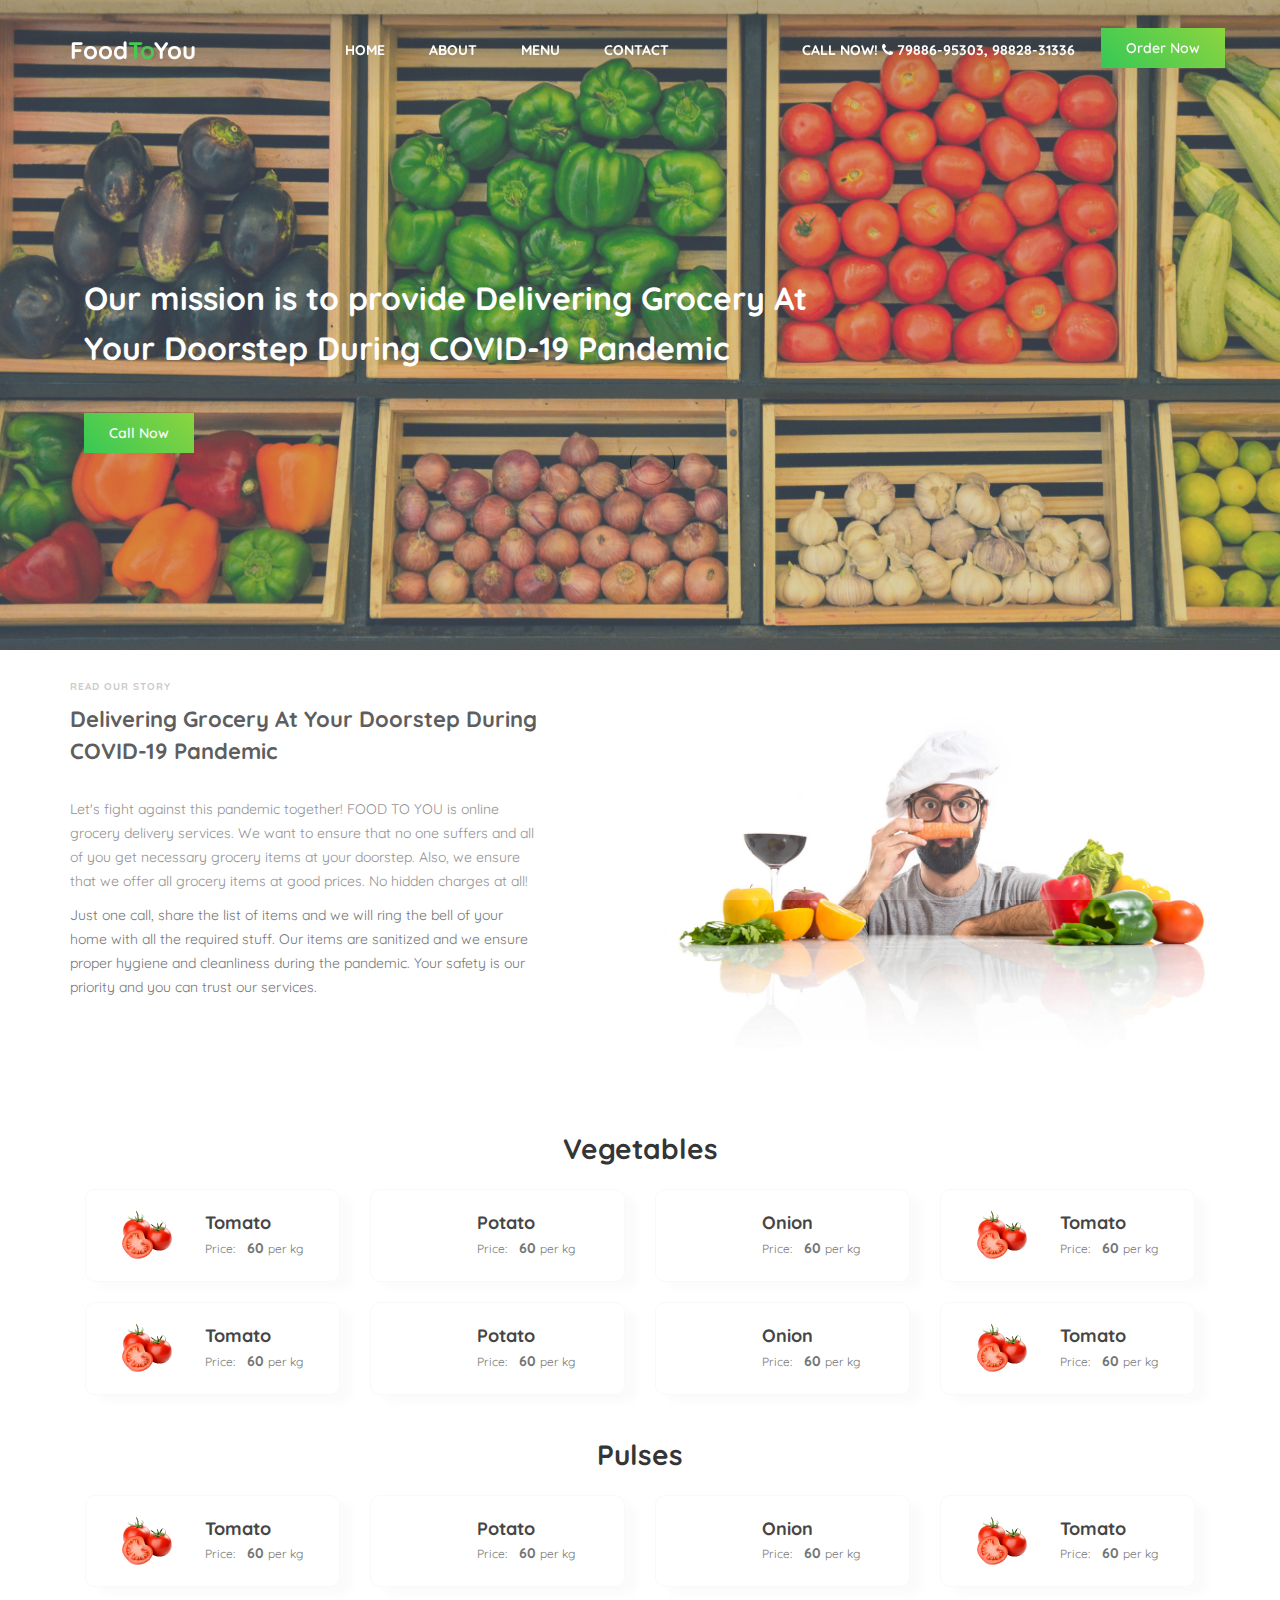
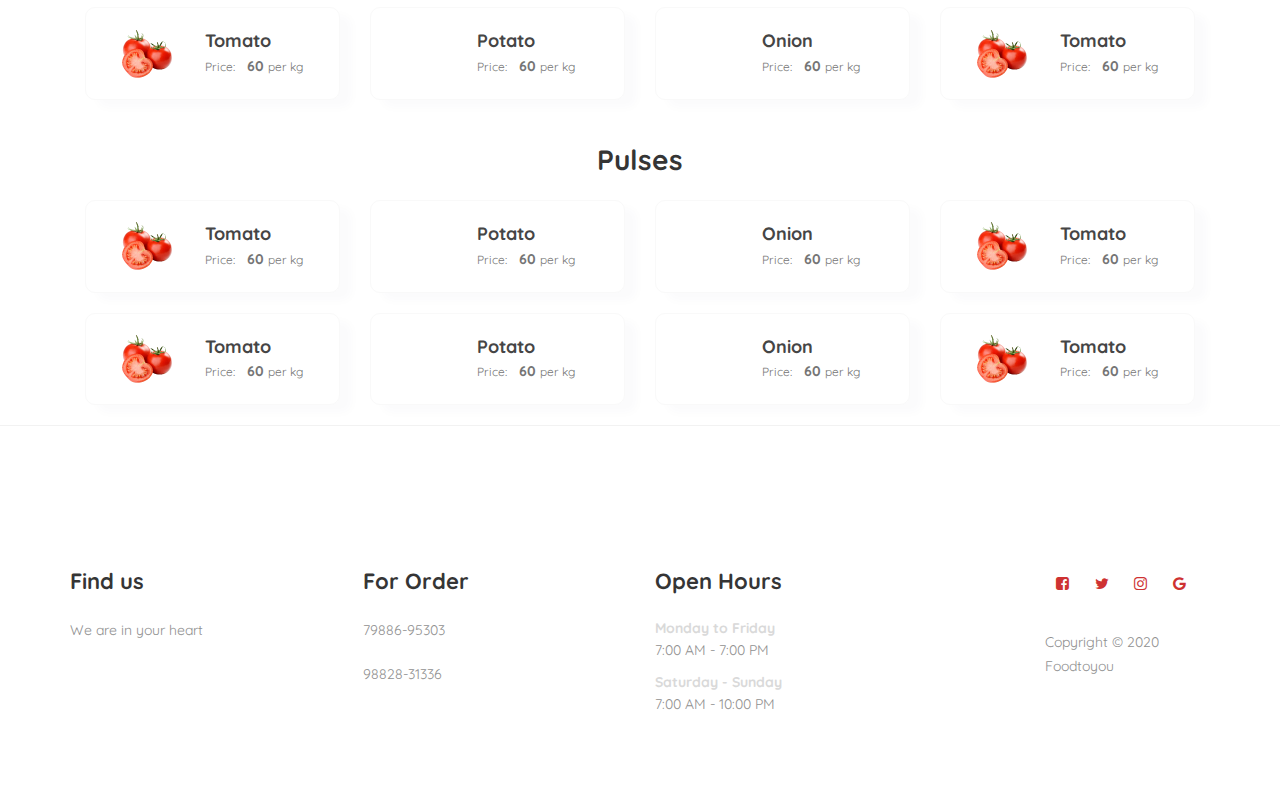
==== commit 1f6b6e8b: "change the banner img" ====
--- a/index.html
+++ b/index.html
@@ -13,9 +13,6 @@
      <link href="https://fonts.googleapis.com/css?family=Quicksand:400,500,600&display=swap" rel="stylesheet">
      <link rel="stylesheet" href="css/bootstrap.min.css">
      <link rel="stylesheet" href="css/font-awesome.min.css">
-     <link rel="stylesheet" href="css/animate.css">
-     <link rel="stylesheet" href="css/owl.carousel.css">
-     <link rel="stylesheet" href="css/owl.theme.default.min.css">
 
      <!-- MAIN CSS -->
      <link rel="stylesheet" href="css/style.css">
@@ -518,7 +515,7 @@
                               <address class="wow fadeInUp" data-wow-delay="0.4s">
                                    <p>79886-95303 </p><br>
                                    <p>98828-31336 </p><br>
-                                   <p><a href="mailto:info@company.com">info@company.com</a></p>
+                                   <!-- <a><a href="mailto:info@company.com">info@company.com</a></p> -->
 
                               </address>
                          </div>
@@ -564,11 +561,6 @@
      <!-- SCRIPTS -->
      <script src="js/jquery.js"></script>
      <script src="js/bootstrap.min.js"></script>
-     <script src="js/jquery.stellar.min.js"></script>
-     <script src="js/wow.min.js"></script>
-     <script src="js/owl.carousel.min.js"></script>
-     <script src="js/jquery.magnific-popup.min.js"></script>
-     <script src="js/smoothscroll.js"></script>
      <script src="js/custom.js"></script>
 
 </body>
--- a/css/style.css
+++ b/css/style.css
@@ -148,7 +148,7 @@
   -----------------------------------------*/
 
 .section-btn {
-  background: linear-gradient(45deg, #25d453, #1cc596);
+  background: linear-gradient(45deg, #03bb2b, #70ca0e);
   border-radius: 0;
   border: 0;
   color: #f9f9f9;
@@ -157,6 +157,7 @@
   padding: 10px 25px;
   -webkit-transition: 0.5s 0.2s;
   transition: 0.5s 0.2s;
+  font-weight: 600;
 }
 
 
@@ -242,12 +243,12 @@
 
 .custom-navbar .navbar-brand {
   color: #ffffff;
-  font-size: 18px;
+  font-size: 24px;
   font-weight: bold;
 }
 
 .custom-navbar .navbar-brand span {
-  color: #ce3232;
+  color: #17be26;
 }
 
 .top-nav-collapse {
@@ -286,7 +287,7 @@
 }
 
 .custom-navbar .nav li a {
-  font-size: 12px;
+  font-size: 14px;
   font-weight: bold;
   color: #ffffff;
   padding-right: 22px;
@@ -296,7 +297,6 @@
 
 .custom-navbar .nav li a:hover {
   background: transparent;
-  color: #ce3232;
 }
 
 .custom-navbar .navbar-nav>li>a:hover,
@@ -306,7 +306,6 @@
 
 .custom-navbar .nav li.active>a {
   background-color: transparent;
-  color: #ce3232;
 }
 
 .custom-navbar .navbar-toggle {
@@ -326,7 +325,8 @@
 @media(min-width:768px) {
   .custom-navbar {
     border-bottom: 0;
-    background: 0 0;
+    background: -webkit-gradient(linear, left top, left bottom, from(#00000040), to(#00000005));
+    background: linear-gradient(180deg, #00000040, #00000005);
   }
 
   .custom-navbar.top-nav-collapse {
@@ -432,18 +432,7 @@
   background-attachment: local;
   background-size: cover;
   height: 650px;
-}
-
-.slider .item-first {
-  background-image: url(../images/slider-image1.jpg);
-}
-
-.slider .item-second {
-  background-image: url(../images/slider-image2.jpg);
-}
-
-.slider .item-third {
-  background-image: url(../images/slider-image3.jpg);
+  background-image: url('../images/banner.jpg');
 }
 
 .slider .item-second .section-btn {
@@ -591,6 +580,8 @@
 }
 
 .grid {
+  -webkit-box-align: center;
+  align-items: center;
   border-radius: 10px;
   justify-content: space-around;
   display: -webkit-box;
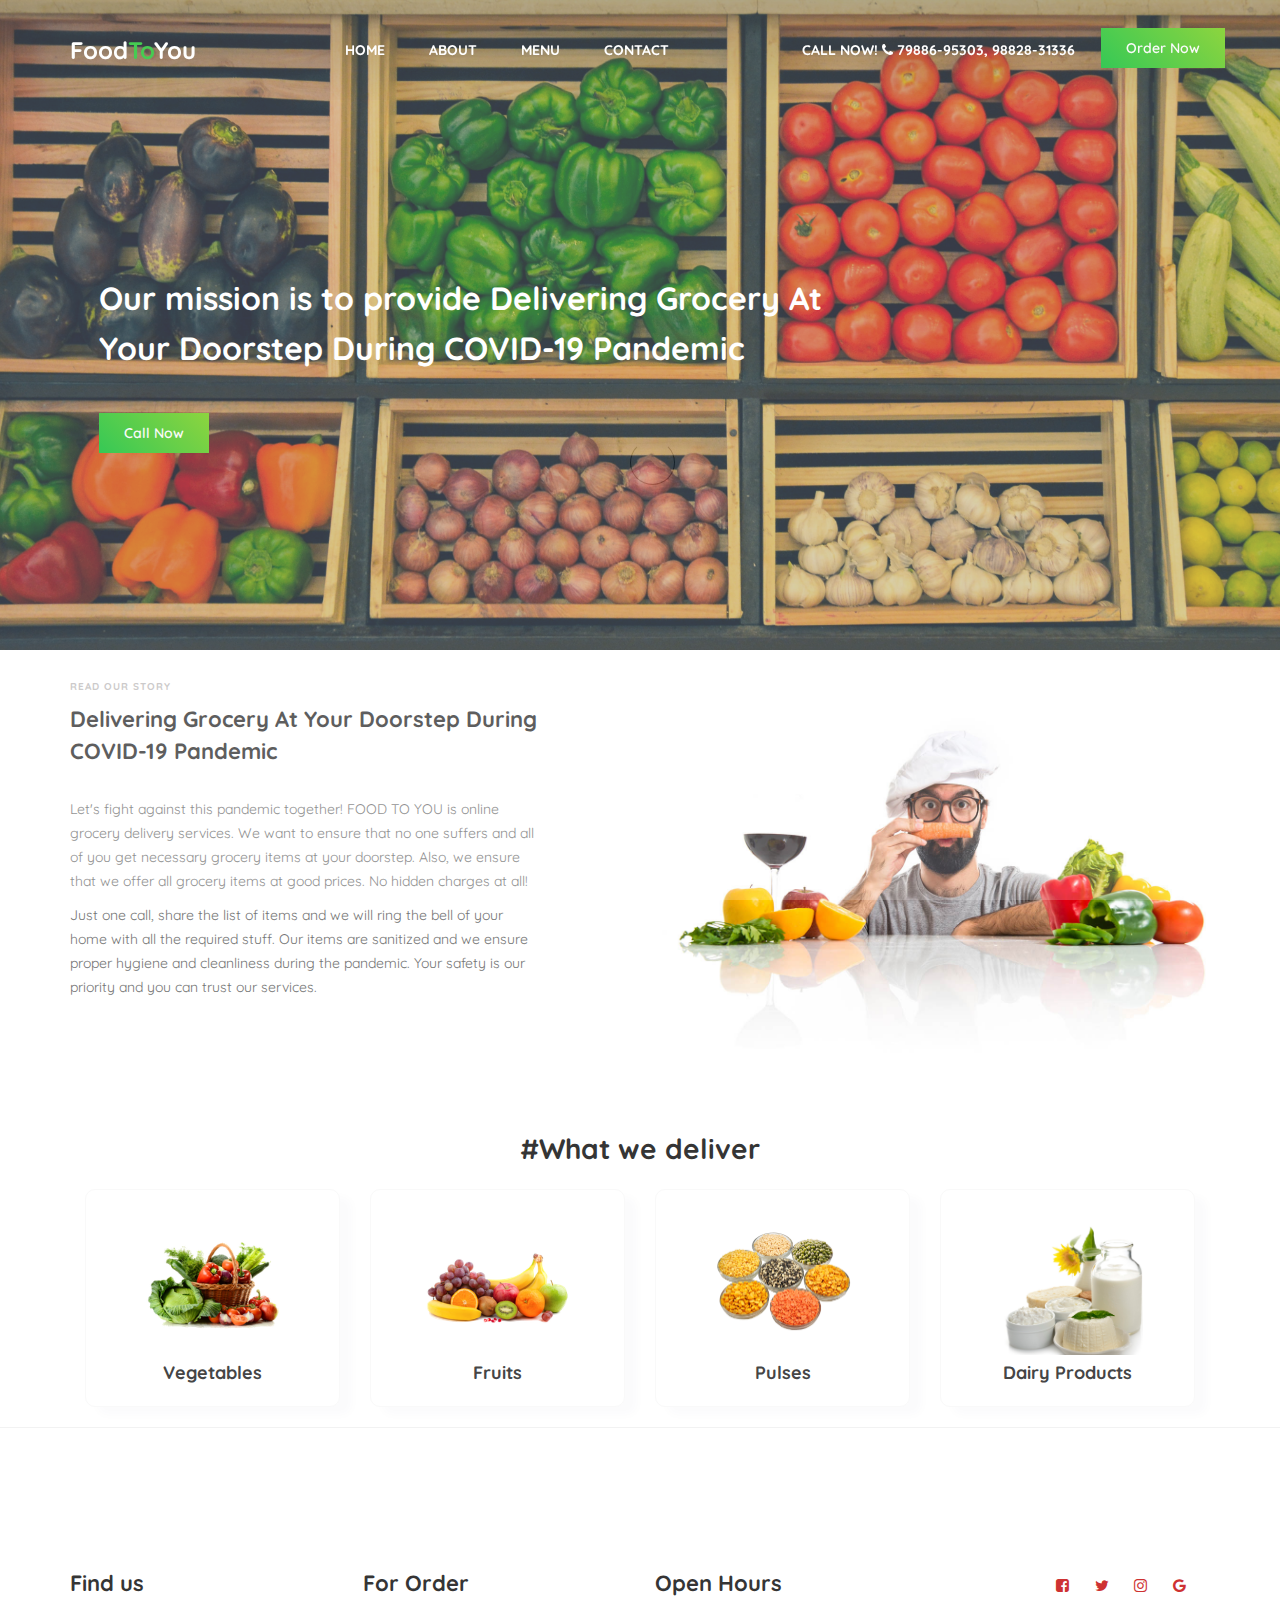
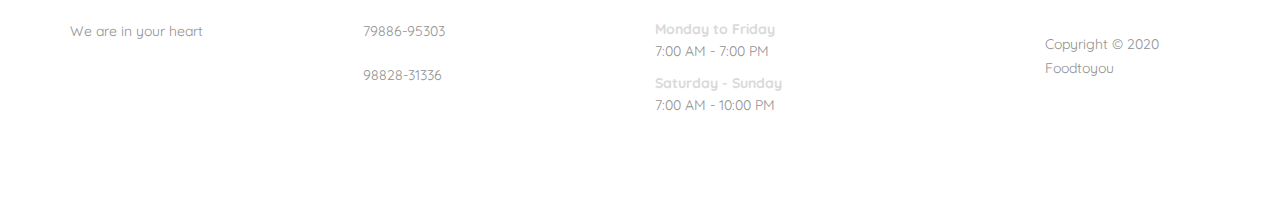
==== commit ed8579c9: "change the menu" ====
--- a/index.html
+++ b/index.html
@@ -3,7 +3,7 @@
 
 <head>
 
-     <title>Eatery Cafe and Restaurant Template</title>
+     <title>FoodToYou</title>
      <meta charset="UTF-8">
      <meta http-equiv="X-UA-Compatible" content="IE=Edge">
      <meta name="description" content="">
@@ -130,362 +130,55 @@
                <div class="row">
 
                     <div class="col-md-12 col-sm-12">
-                         <h2>Vegetables</h2>
-                    </div>
-               </div>
-
-               <div class="col-sm-3">
-                    <div class="grid">
-                         <div class="img-box">
-                              <img src="./images/tomato.png" alt="">
-                         </div>
-                         <div class="details">
-                              <h3>Tomato</h3>
-                              <p>
-                                   <small>Price:</small> &nbsp; <b>60</b>&nbsp;<small>per kg</small>
-                              </p>
-                         </div>
-                    </div>
-               </div>
-
-               <div class="col-sm-3">
-                    <div class="grid">
-                         <div class="img-box">
-                              <img src="./images/potato.png" alt="">
-                         </div>
-                         <div class="details">
-                              <h3>Potato</h3>
-                              <p>
-                                   <small>Price:</small> &nbsp; <b>60</b>&nbsp;<small>per kg</small>
-                              </p>
-                         </div>
-                    </div>
-               </div>
-
-               <div class="col-sm-3">
-                    <div class="grid">
-                         <div class="img-box">
-                              <img src="./images/onion.png" alt="">
-                         </div>
-                         <div class="details">
-                              <h3>Onion</h3>
-                              <p>
-                                   <small>Price:</small> &nbsp; <b>60</b>&nbsp;<small>per kg</small>
-                              </p>
-                         </div>
-                    </div>
-               </div>
-
-               <div class="col-sm-3">
-                    <div class="grid">
-                         <div class="img-box">
-                              <img src="./images/tomato.png" alt="">
-                         </div>
-                         <div class="details">
-                              <h3>Tomato</h3>
-                              <p>
-                                   <small>Price:</small> &nbsp; <b>60</b>&nbsp;<small>per kg</small>
-                              </p>
-                         </div>
-                    </div>
-               </div>
-
-               <div class="col-sm-3">
-                    <div class="grid">
-                         <div class="img-box">
-                              <img src="./images/tomato.png" alt="">
-                         </div>
-                         <div class="details">
-                              <h3>Tomato</h3>
-                              <p>
-                                   <small>Price:</small> &nbsp; <b>60</b>&nbsp;<small>per kg</small>
-                              </p>
-                         </div>
-                    </div>
-               </div>
-
-               <div class="col-sm-3">
-                    <div class="grid">
-                         <div class="img-box">
-                              <img src="./images/potato.png" alt="">
-                         </div>
-                         <div class="details">
-                              <h3>Potato</h3>
-                              <p>
-                                   <small>Price:</small> &nbsp; <b>60</b>&nbsp;<small>per kg</small>
-                              </p>
-                         </div>
-                    </div>
-               </div>
-
-               <div class="col-sm-3">
-                    <div class="grid">
-                         <div class="img-box">
-                              <img src="./images/onion.png" alt="">
-                         </div>
-                         <div class="details">
-                              <h3>Onion</h3>
-                              <p>
-                                   <small>Price:</small> &nbsp; <b>60</b>&nbsp;<small>per kg</small>
-                              </p>
-                         </div>
-                    </div>
-               </div>
-
-               <div class="col-sm-3">
-                    <div class="grid">
-                         <div class="img-box">
-                              <img src="./images/tomato.png" alt="">
-                         </div>
-                         <div class="details">
-                              <h3>Tomato</h3>
-                              <p>
-                                   <small>Price:</small> &nbsp; <b>60</b>&nbsp;<small>per kg</small>
-                              </p>
-                         </div>
-                    </div>
-               </div>
-          </div>
-          <div class="container">
-               <div class="row">
-
-                    <div class="col-md-12 col-sm-12">
-                         <h2>Pulses</h2>
-                    </div>
-               </div>
-
-               <div class="col-sm-3">
-                    <div class="grid">
-                         <div class="img-box">
-                              <img src="./images/tomato.png" alt="">
-                         </div>
-                         <div class="details">
-                              <h3>Tomato</h3>
-                              <p>
-                                   <small>Price:</small> &nbsp; <b>60</b>&nbsp;<small>per kg</small>
-                              </p>
-                         </div>
-                    </div>
-               </div>
-
-               <div class="col-sm-3">
-                    <div class="grid">
-                         <div class="img-box">
-                              <img src="./images/potato.png" alt="">
-                         </div>
-                         <div class="details">
-                              <h3>Potato</h3>
-                              <p>
-                                   <small>Price:</small> &nbsp; <b>60</b>&nbsp;<small>per kg</small>
-                              </p>
-                         </div>
-                    </div>
-               </div>
-
-               <div class="col-sm-3">
-                    <div class="grid">
-                         <div class="img-box">
-                              <img src="./images/onion.png" alt="">
-                         </div>
-                         <div class="details">
-                              <h3>Onion</h3>
-                              <p>
-                                   <small>Price:</small> &nbsp; <b>60</b>&nbsp;<small>per kg</small>
-                              </p>
-                         </div>
-                    </div>
-               </div>
-
-               <div class="col-sm-3">
-                    <div class="grid">
-                         <div class="img-box">
-                              <img src="./images/tomato.png" alt="">
-                         </div>
-                         <div class="details">
-                              <h3>Tomato</h3>
-                              <p>
-                                   <small>Price:</small> &nbsp; <b>60</b>&nbsp;<small>per kg</small>
-                              </p>
-                         </div>
-                    </div>
-               </div>
-
-               <div class="col-sm-3">
-                    <div class="grid">
-                         <div class="img-box">
-                              <img src="./images/tomato.png" alt="">
-                         </div>
-                         <div class="details">
-                              <h3>Tomato</h3>
-                              <p>
-                                   <small>Price:</small> &nbsp; <b>60</b>&nbsp;<small>per kg</small>
-                              </p>
-                         </div>
-                    </div>
-               </div>
-
-               <div class="col-sm-3">
-                    <div class="grid">
-                         <div class="img-box">
-                              <img src="./images/potato.png" alt="">
-                         </div>
-                         <div class="details">
-                              <h3>Potato</h3>
-                              <p>
-                                   <small>Price:</small> &nbsp; <b>60</b>&nbsp;<small>per kg</small>
-                              </p>
-                         </div>
-                    </div>
-               </div>
-
-               <div class="col-sm-3">
-                    <div class="grid">
-                         <div class="img-box">
-                              <img src="./images/onion.png" alt="">
-                         </div>
-                         <div class="details">
-                              <h3>Onion</h3>
-                              <p>
-                                   <small>Price:</small> &nbsp; <b>60</b>&nbsp;<small>per kg</small>
-                              </p>
-                         </div>
-                    </div>
-               </div>
-
-               <div class="col-sm-3">
-                    <div class="grid">
-                         <div class="img-box">
-                              <img src="./images/tomato.png" alt="">
-                         </div>
-                         <div class="details">
-                              <h3>Tomato</h3>
-                              <p>
-                                   <small>Price:</small> &nbsp; <b>60</b>&nbsp;<small>per kg</small>
-                              </p>
-                         </div>
-                    </div>
-               </div>
-          </div>
-          <div class="container">
-               <div class="row">
-
-                    <div class="col-md-12 col-sm-12">
-                         <h2>Pulses</h2>
-                    </div>
-               </div>
-
-               <div class="col-sm-3">
-                    <div class="grid">
-                         <div class="img-box">
-                              <img src="./images/tomato.png" alt="">
-                         </div>
-                         <div class="details">
-                              <h3>Tomato</h3>
-                              <p>
-                                   <small>Price:</small> &nbsp; <b>60</b>&nbsp;<small>per kg</small>
-                              </p>
-                         </div>
-                    </div>
-               </div>
-
-               <div class="col-sm-3">
-                    <div class="grid">
-                         <div class="img-box">
-                              <img src="./images/potato.png" alt="">
-                         </div>
-                         <div class="details">
-                              <h3>Potato</h3>
-                              <p>
-                                   <small>Price:</small> &nbsp; <b>60</b>&nbsp;<small>per kg</small>
-                              </p>
-                         </div>
-                    </div>
-               </div>
-
-               <div class="col-sm-3">
-                    <div class="grid">
-                         <div class="img-box">
-                              <img src="./images/onion.png" alt="">
-                         </div>
-                         <div class="details">
-                              <h3>Onion</h3>
-                              <p>
-                                   <small>Price:</small> &nbsp; <b>60</b>&nbsp;<small>per kg</small>
-                              </p>
-                         </div>
-                    </div>
-               </div>
-
-               <div class="col-sm-3">
-                    <div class="grid">
-                         <div class="img-box">
-                              <img src="./images/tomato.png" alt="">
-                         </div>
-                         <div class="details">
-                              <h3>Tomato</h3>
-                              <p>
-                                   <small>Price:</small> &nbsp; <b>60</b>&nbsp;<small>per kg</small>
-                              </p>
-                         </div>
-                    </div>
-               </div>
-
-               <div class="col-sm-3">
-                    <div class="grid">
-                         <div class="img-box">
-                              <img src="./images/tomato.png" alt="">
-                         </div>
-                         <div class="details">
-                              <h3>Tomato</h3>
-                              <p>
-                                   <small>Price:</small> &nbsp; <b>60</b>&nbsp;<small>per kg</small>
-                              </p>
-                         </div>
-                    </div>
-               </div>
-
-               <div class="col-sm-3">
-                    <div class="grid">
-                         <div class="img-box">
-                              <img src="./images/potato.png" alt="">
-                         </div>
-                         <div class="details">
-                              <h3>Potato</h3>
-                              <p>
-                                   <small>Price:</small> &nbsp; <b>60</b>&nbsp;<small>per kg</small>
-                              </p>
-                         </div>
-                    </div>
-               </div>
-
-               <div class="col-sm-3">
-                    <div class="grid">
-                         <div class="img-box">
-                              <img src="./images/onion.png" alt="">
-                         </div>
-                         <div class="details">
-                              <h3>Onion</h3>
-                              <p>
-                                   <small>Price:</small> &nbsp; <b>60</b>&nbsp;<small>per kg</small>
-                              </p>
-                         </div>
-                    </div>
-               </div>
-
-               <div class="col-sm-3">
-                    <div class="grid">
-                         <div class="img-box">
-                              <img src="./images/tomato.png" alt="">
-                         </div>
-                         <div class="details">
-                              <h3>Tomato</h3>
-                              <p>
-                                   <small>Price:</small> &nbsp; <b>60</b>&nbsp;<small>per kg</small>
-                              </p>
-                         </div>
-                    </div>
-               </div>
-          </div>
+                         <h2>#What we deliver</h2>
+                    </div>
+               </div>
+
+               <div class="col-sm-3">
+                    <div class="grid">
+                         <div class="img-box">
+                              <img src="./images/vegetables.png" alt="">
+                         </div>
+                         <div class="details">
+                              <h3>Vegetables</h3>
+
+                         </div>
+                    </div>
+               </div>
+
+               <div class="col-sm-3">
+                    <div class="grid">
+                         <div class="img-box">
+                              <img src="./images/fruits.png" alt="">
+                         </div>
+                         <div class="details">
+                              <h3>Fruits</h3>
+
+                         </div>
+                    </div>
+               </div>
+
+               <div class="col-sm-3">
+                    <div class="grid">
+                         <div class="img-box">
+                              <img src="./images/pulses.png" alt="">
+                         </div>
+                         <div class="details">
+                              <h3>Pulses</h3>
+                         </div>
+                    </div>
+               </div>
+
+               <div class="col-sm-3">
+                    <div class="grid">
+                         <div class="img-box">
+                              <img src="./images/dairy-products.png" alt="">
+                         </div>
+                         <div class="details">
+                              <h3>Dairy Products</h3>
+                         </div>
+                    </div>
+               </div>
           </div>
      </section>
 
--- a/css/style.css
+++ b/css/style.css
@@ -373,42 +373,6 @@
   margin: 0;
 }
 
-@media (min-width: 768px) {
-  .slider .col-md-8 {
-    padding-left: 0;
-  }
-}
-
-.slider .owl-dots {
-  position: absolute;
-  top: 50%;
-  right: 2em;
-  -webkit-box-pack: center;
-  justify-content: center;
-}
-
-.owl-theme .owl-dots .owl-dot {
-  display: block;
-}
-
-.owl-theme .owl-dots .owl-dot span {
-  width: 12px;
-  height: 12px;
-  margin: 7px 10px;
-  border: 2px solid #d9d9d9;
-  background: transparent;
-  display: block;
-  -webkit-backface-visibility: visible;
-  -webkit-transition: opacity 200ms ease;
-  transition: opacity 200ms ease;
-  border-radius: 30px;
-}
-
-.owl-theme .owl-dots .owl-dot.active span,
-.owl-theme .owl-dots .owl-dot:hover span {
-  background-color: #ffffff;
-  border-color: transparent;
-}
 
 .slider .caption {
   display: -webkit-box;
@@ -422,7 +386,6 @@
   background-color: rgba(20, 20, 20, 0.2);
   height: 100%;
   color: #fff;
-  cursor: e-resize;
   padding: 4em 0 0 2em;
 }
 
@@ -432,27 +395,10 @@
   background-attachment: local;
   background-size: cover;
   height: 650px;
-  background-image: url('../images/banner.jpg');
-}
-
-.slider .item-second .section-btn {
-  background: #292929;
-}
-
-.slider .item-second .section-btn:hover {
-  background: #ffffff;
-}
-
-.slider .item-third .section-btn {
-  background: transparent;
-  border: 1px solid #ffffff;
-}
-
-.slider .item-third .section-btn:hover,
-.slider .item-third .section-btn:focus {
-  background: #ce3232;
-  border-color: transparent;
-  color: #ffffff;
+}
+
+.slider .item-first {
+  background-image: url(../images/banner.jpg);
 }
 
 
@@ -480,93 +426,6 @@
 
 
 /*---------------------------------------
-      TEAM              
-  -----------------------------------------*/
-
-#team {
-  background: #f9f9f9;
-}
-
-.team-thumb {
-  position: relative;
-  overflow: hidden;
-  cursor: pointer;
-}
-
-.team-info {
-  padding: 10px 30px 20px 30px;
-}
-
-.team-thumb .team-hover {
-  position: absolute;
-  background: #1c1c1c;
-  width: 100%;
-  height: 100%;
-  top: 0;
-  right: 0;
-  bottom: 0;
-  left: 0;
-  text-align: center;
-  opacity: 0;
-  -webkit-transform: translateY(100%);
-  transform: translateY(100%);
-  -webkit-transition: 0.5s 0.2s;
-  transition: 0.5s 0.2s;
-}
-
-.team-thumb:hover .team-hover {
-  opacity: 0.95;
-  -webkit-transition-delay: 0.3s;
-  transition-delay: 0.3s;
-  -webkit-transform: translateY(0);
-  transform: translateY(0);
-}
-
-.team-thumb img {
-  -webkit-transition: 0.5s 0.2s;
-  transition: 0.5s 0.2s;
-}
-
-.team-thumb:hover img {
-  -webkit-transform: scale(1.2);
-  transform: scale(1.2);
-}
-
-.team-thumb .social-icon li a {
-  background: #292929;
-  border-radius: 100%;
-  width: 50px;
-  height: 50px;
-  line-height: 50px;
-  color: #d9d9d9;
-  font-size: 20px;
-  margin: 15px 5px 0 5px;
-}
-
-.team-thumb .team-item {
-  position: absolute;
-  top: 50%;
-  left: 50%;
-  -webkit-transform: translate(-50%, -50%);
-  transform: translate(-50%, -50%);
-}
-
-.team-item h4 {
-  color: #ffffff;
-}
-
-.team-info p {
-  color: #bfbdbd;
-  font-size: 12px;
-  font-weight: bold;
-  letter-spacing: 1px;
-  text-transform: uppercase;
-  margin-top: 5px;
-}
-
-
-
-/*---------------------------------------
      MENU              
   -----------------------------------------*/
 
@@ -574,19 +433,29 @@
   padding-bottom: 0;
 }
 
-
-.grid .img-box>img {
-  max-width: 50px;
-}
-
-.grid {
+.img-box {
+  height: 150px;
+  width: 100%;
+  display: -webkit-box;
+  display: flex;
   -webkit-box-align: center;
   align-items: center;
+  -webkit-box-pack: center;
+  justify-content: center;
+}
+
+
+.grid .img-box>img {
+  max-width: 150px;
+}
+
+.grid {
   border-radius: 10px;
   justify-content: space-around;
   display: -webkit-box;
   border: 1px solid #f9f9f9;
   display: flex;
+  flex-wrap: wrap;
   box-shadow: 12px 8px 10px rgba(31, 45, 91, 0.02);
   padding: 20px;
   margin-bottom: 20px;
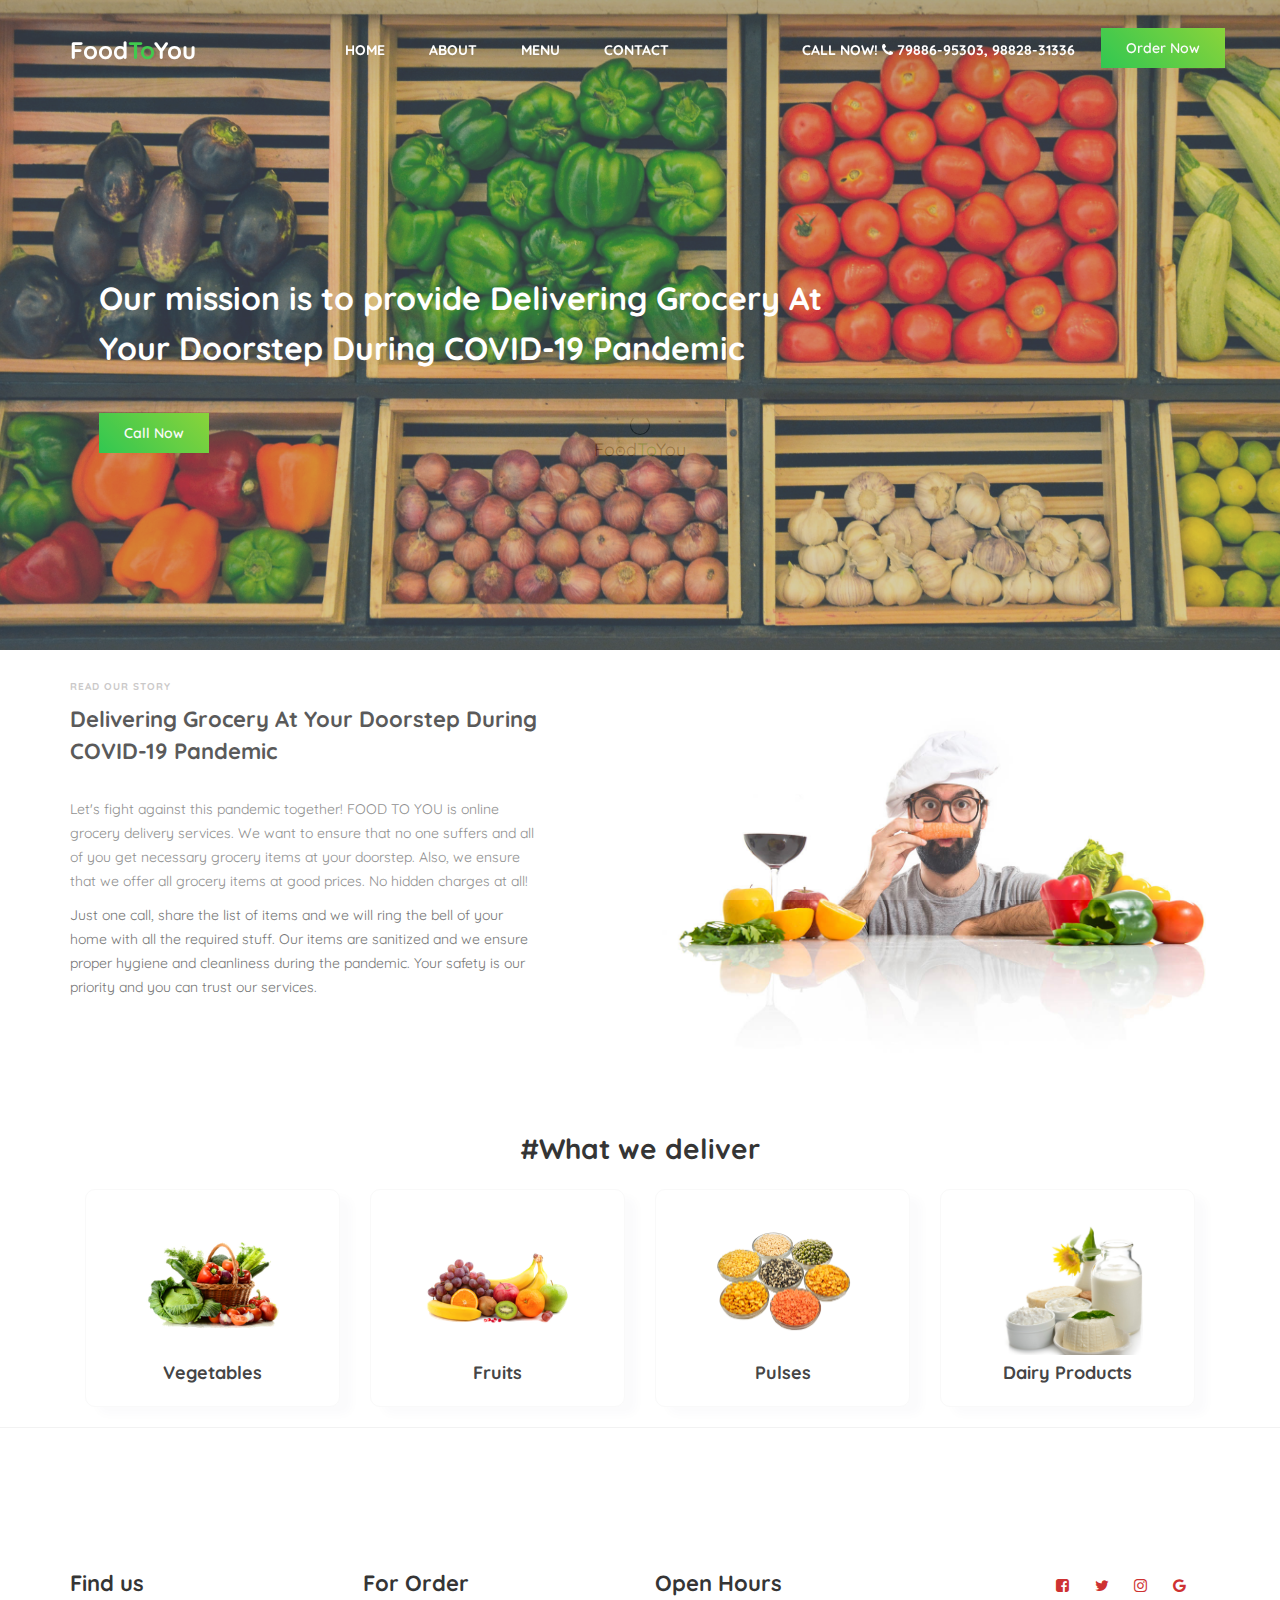
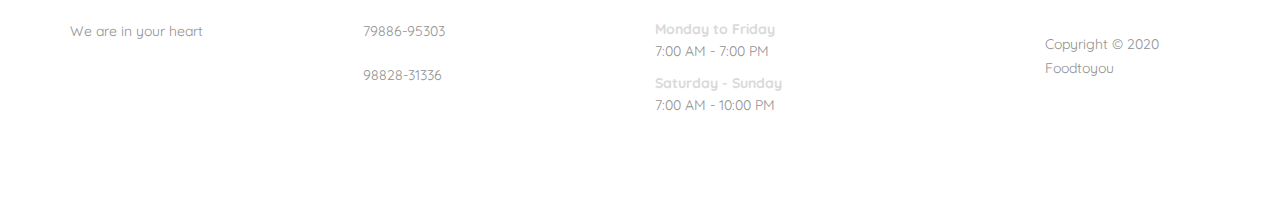
==== commit 172cb792: "change the loader" ====
--- a/index.html
+++ b/index.html
@@ -24,9 +24,8 @@
      <!-- PRE LOADER -->
      <section class="preloader">
           <div class="spinner">
-
                <span class="spinner-rotate"></span>
-
+               <a class="navbar-brand">Food<span>To</span>You</a>
           </div>
      </section>
 
--- a/css/style.css
+++ b/css/style.css
@@ -195,10 +195,9 @@
   content: '';
   box-sizing: border-box;
   position: absolute;
-  top: 50%;
   left: 50%;
-  width: 45px;
-  height: 45px;
+  width: 20px;
+  height: 20px;
   margin-top: -10px;
   margin-left: -10px;
   border-radius: 50%;
@@ -247,7 +246,7 @@
   font-weight: bold;
 }
 
-.custom-navbar .navbar-brand span {
+.navbar-brand span {
   color: #17be26;
 }
 
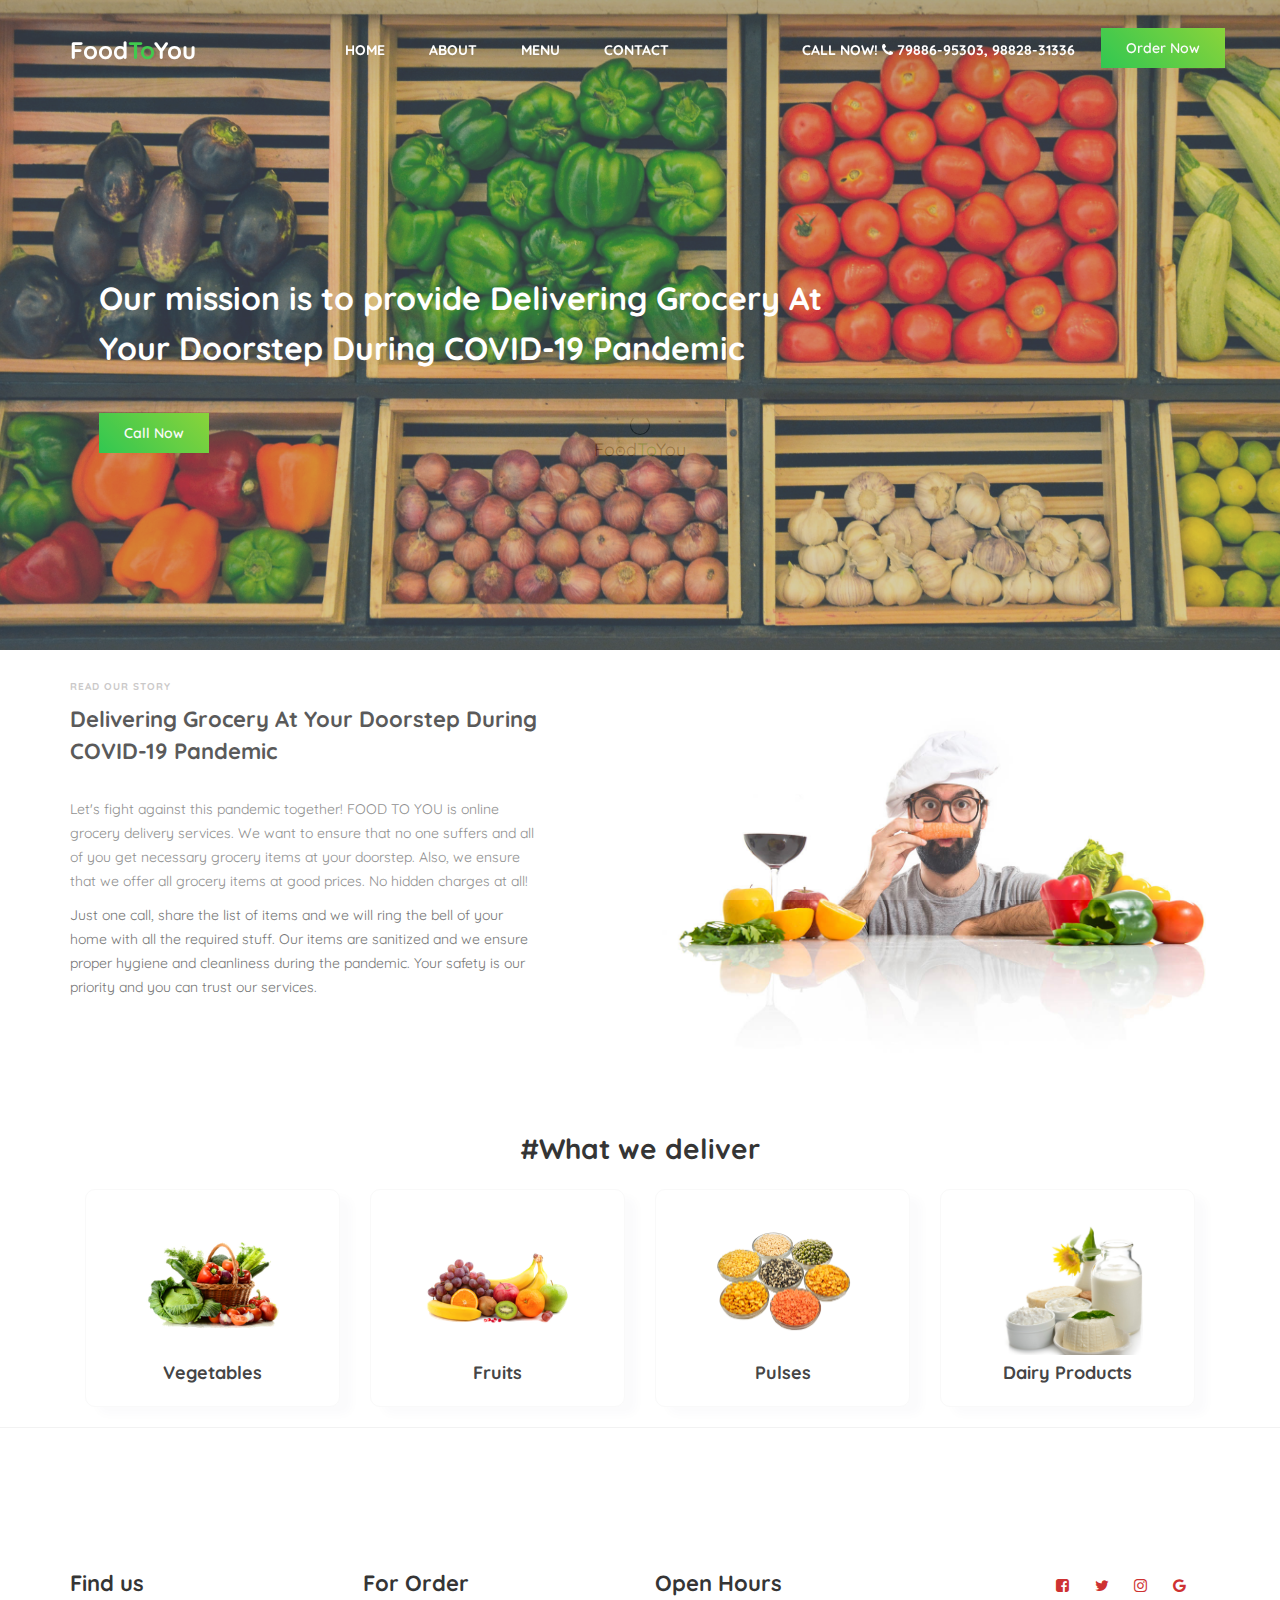
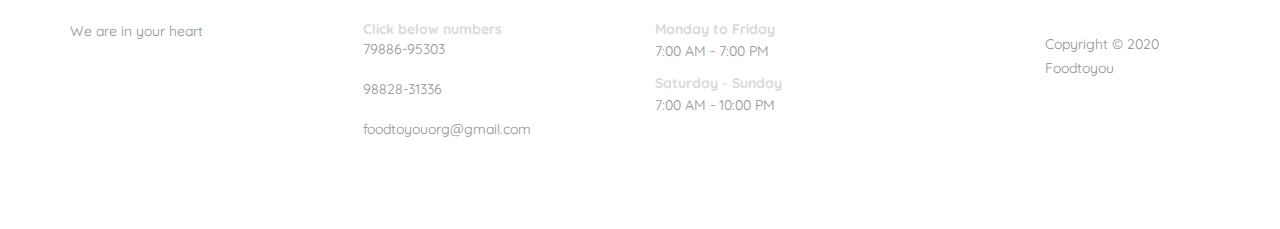
==== commit 8e1fa609: "add the mobile number" ====
--- a/index.html
+++ b/index.html
@@ -202,14 +202,14 @@
                     <div class="col-md-3 col-sm-8">
                          <div class="footer-info">
                               <div class="section-title">
-                                   <h2 class="wow fadeInUp" data-wow-delay="0.2s">For Order</h2>
-                              </div>
-                              <address class="wow fadeInUp" data-wow-delay="0.4s">
-                                   <p>79886-95303 </p><br>
-                                   <p>98828-31336 </p><br>
-                                   <!-- <a><a href="mailto:info@company.com">info@company.com</a></p> -->
-
-                              </address>
+                                   <h2 class="wow fadeInUp">For Order</h2>
+                              </div>
+
+                              <strong>Click below numbers</strong><br>
+
+                              <a href="tel:+917988695303">79886-95303 </a><br><br>
+                              <a href="tel:+919882831336">98828-31336 </a><br><br>
+                              <a><a href="mailto:foodtoyouorg@gmail.com">foodtoyouorg@gmail.com</a></p>
                          </div>
                     </div>
 
--- a/css/style.css
+++ b/css/style.css
@@ -77,7 +77,7 @@
 a:hover,
 a:active,
 a:focus {
-  color: #ce3232;
+  color: #17be26;
   outline: none;
 }
 
@@ -207,13 +207,6 @@
   animation: spinner .9s linear infinite;
 }
 
-@-webkit-@keyframes spinner {
-  to {
-    -webkit-transform: rotate(360deg);
-    transform: rotate(360deg);
-  }
-}
-
 @-webkit-keyframes spinner {
   to {
     -webkit-transform: rotate(360deg);
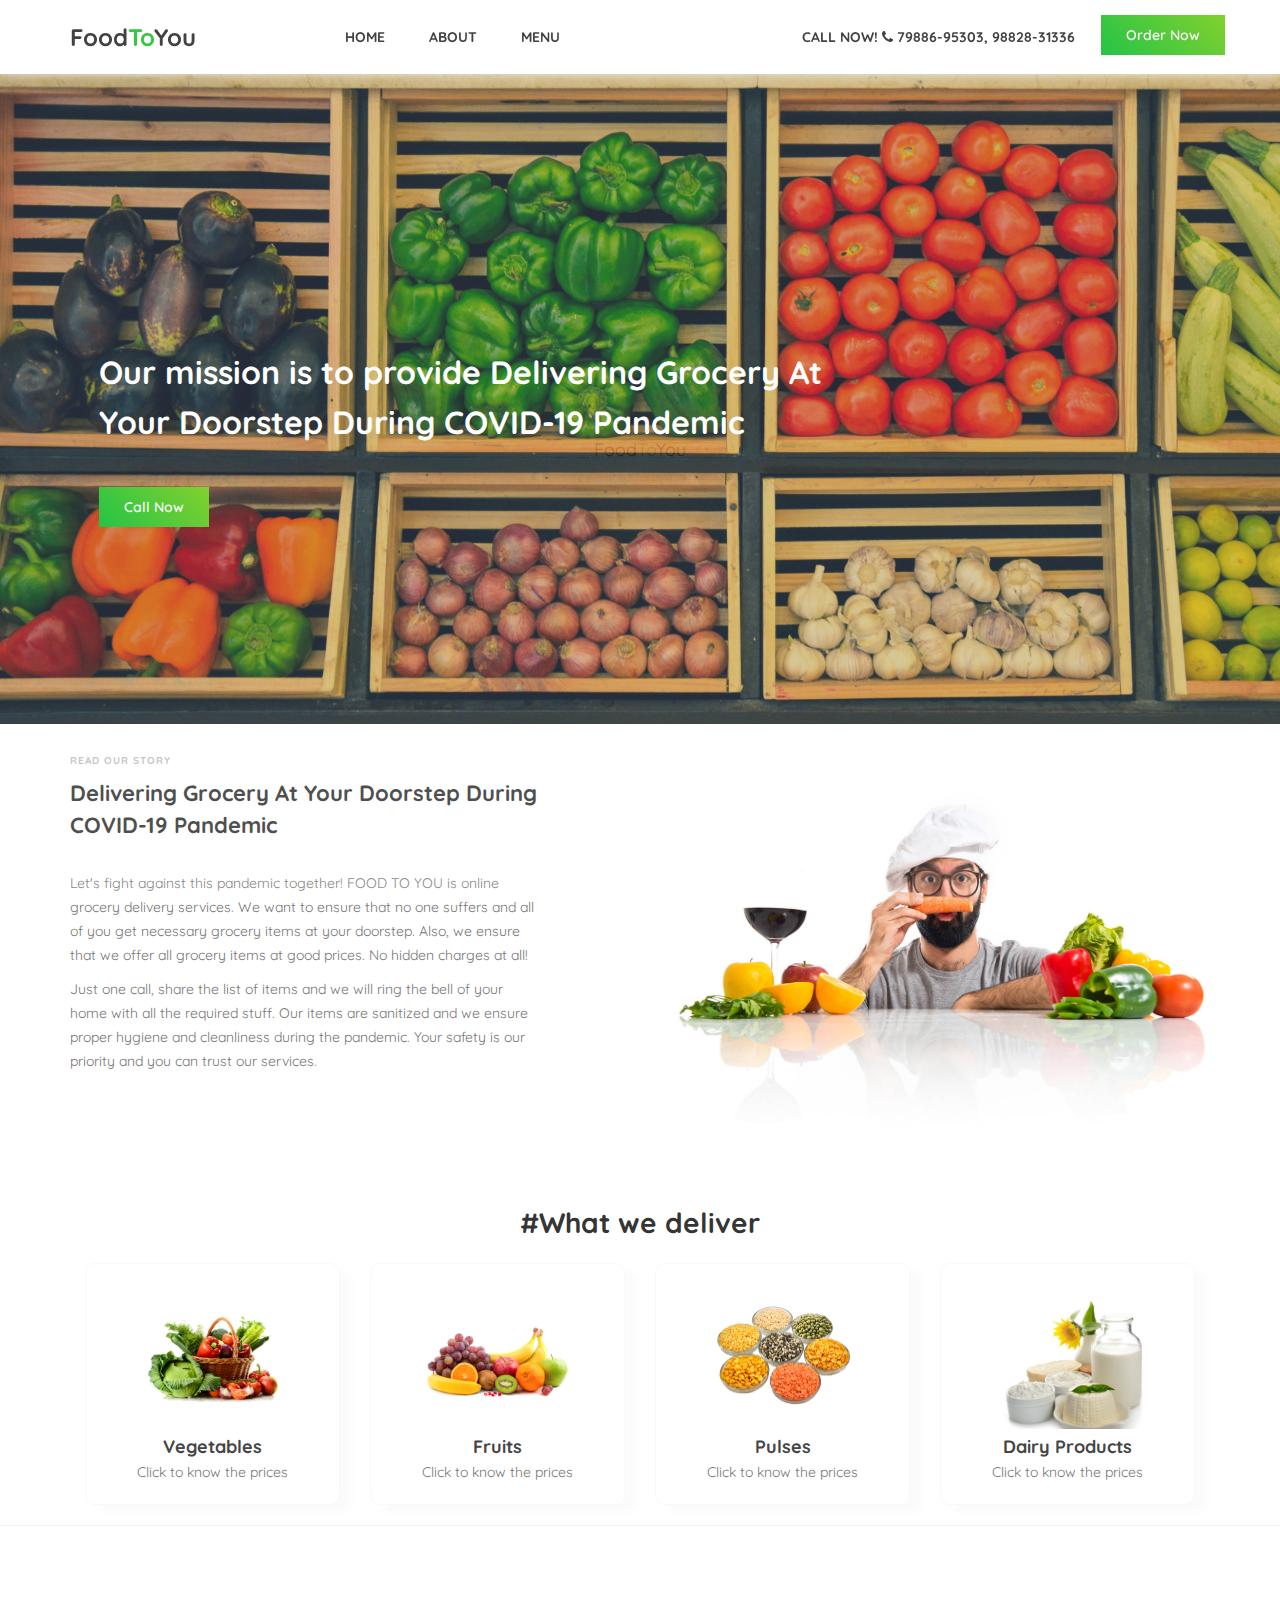
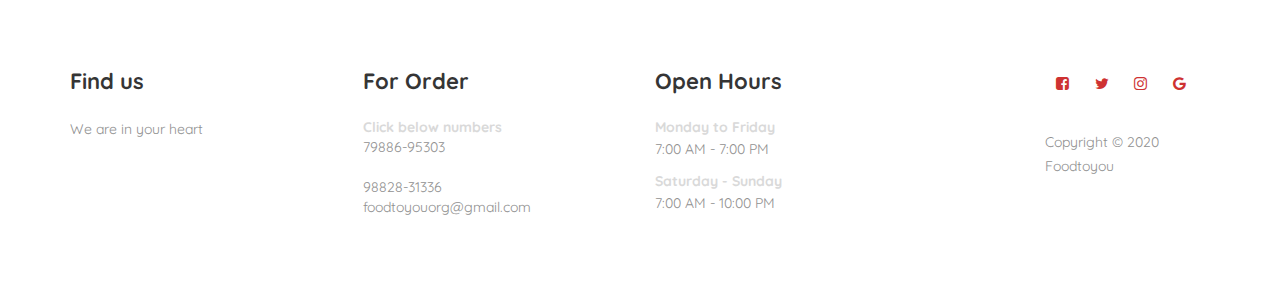
==== commit 9c068c0a: "add the price page" ====
--- a/index.html
+++ b/index.html
@@ -31,7 +31,7 @@
 
 
      <!-- MENU -->
-     <section class="navbar custom-navbar navbar-fixed-top" role="navigation">
+     <header class="navbar custom-navbar navbar-fixed-top" role="navigation">
           <div class="container">
 
                <div class="navbar-header">
@@ -51,7 +51,7 @@
                          <li><a href="#about" class="smoothScroll">About</a></li>
 
                          <li><a href="#menu" class="smoothScroll">Menu</a></li>
-                         <li><a href="#contact" class="smoothScroll">Contact</a></li>
+
                     </ul>
 
                     <ul class="nav navbar-nav navbar-right">
@@ -61,7 +61,7 @@
                </div>
 
           </div>
-     </section>
+     </header>
 
 
      <!-- HOME -->
@@ -134,49 +134,59 @@
                </div>
 
                <div class="col-sm-3">
-                    <div class="grid">
-                         <div class="img-box">
-                              <img src="./images/vegetables.png" alt="">
-                         </div>
-                         <div class="details">
-                              <h3>Vegetables</h3>
-
-                         </div>
-                    </div>
-               </div>
-
-               <div class="col-sm-3">
-                    <div class="grid">
-                         <div class="img-box">
-                              <img src="./images/fruits.png" alt="">
-                         </div>
-                         <div class="details">
-                              <h3>Fruits</h3>
-
-                         </div>
-                    </div>
-               </div>
-
-               <div class="col-sm-3">
-                    <div class="grid">
-                         <div class="img-box">
-                              <img src="./images/pulses.png" alt="">
-                         </div>
-                         <div class="details">
-                              <h3>Pulses</h3>
-                         </div>
-                    </div>
-               </div>
-
-               <div class="col-sm-3">
-                    <div class="grid">
-                         <div class="img-box">
-                              <img src="./images/dairy-products.png" alt="">
-                         </div>
-                         <div class="details">
-                              <h3>Dairy Products</h3>
-                         </div>
-                    </div>
+                    <a href="./price.html">
+                         <div class="grid">
+                              <div class="img-box">
+                                   <img src="./images/vegetables.png" alt="">
+                              </div>
+                              <div class="details">
+                                   <h3>Vegetables</h3>
+                                   <p>Click to know the prices</p>
+                              </div>
+                         </div>
+                    </a>
+               </div>
+
+               <div class="col-sm-3">
+                    <a href="./price.html">
+                         <div class="grid">
+                              <div class="img-box">
+                                   <img src="./images/fruits.png" alt="">
+                              </div>
+                              <div class="details">
+                                   <h3>Fruits</h3>
+                                   <p>Click to know the prices</p>
+                              </div>
+                         </div>
+                    </a>
+               </div>
+
+               <div class="col-sm-3">
+                    <a href="./price.html">
+                         <div class="grid">
+                              <div class="img-box">
+                                   <img src="./images/pulses.png" alt="">
+                              </div>
+                              <div class="details">
+                                   <h3>Pulses</h3>
+                                   <p>Click to know the prices</p>
+                              </div>
+                         </div>
+                    </a>
+               </div>
+
+               <div class="col-sm-3">
+                    <a href="./price.html">
+                         <div class="grid">
+                              <div class="img-box">
+                                   <img src="./images/dairy-products.png" alt="">
+                              </div>
+                              <div class="details">
+                                   <h3>Dairy Products</h3>
+                                   <p>Click to know the prices</p>
+                              </div>
+                         </div>
+                    </a>
                </div>
           </div>
      </section>
@@ -208,7 +218,7 @@
                               <strong>Click below numbers</strong><br>
 
                               <a href="tel:+917988695303">79886-95303 </a><br><br>
-                              <a href="tel:+919882831336">98828-31336 </a><br><br>
+                              <a href="tel:+919882831336">98828-31336 </a><br>
                               <a><a href="mailto:foodtoyouorg@gmail.com">foodtoyouorg@gmail.com</a></p>
                          </div>
                     </div>
--- a/css/style.css
+++ b/css/style.css
@@ -228,13 +228,13 @@
   -----------------------------------------*/
 
 .custom-navbar {
+  box-shadow: 0 0 10px #e0e0e0;
   border: none;
   margin-bottom: 0;
-  padding: 25px 0;
+  padding: 12px 0;
 }
 
 .custom-navbar .navbar-brand {
-  color: #ffffff;
   font-size: 24px;
   font-weight: bold;
 }
@@ -266,22 +266,15 @@
   color: #ffffff;
 }
 
-.custom-navbar .navbar-nav.navbar-right .section-btn:focus {
-  color: #ffffff;
-}
 
 .custom-navbar .navbar-nav.navbar-right .section-btn a {
   padding: 10px 25px;
 }
 
-.custom-navbar .nav .section-btn a:hover {
-  color: #ffffff;
-}
 
 .custom-navbar .nav li a {
   font-size: 14px;
   font-weight: bold;
-  color: #ffffff;
   padding-right: 22px;
   padding-left: 22px;
   text-transform: uppercase;
@@ -317,8 +310,7 @@
 @media(min-width:768px) {
   .custom-navbar {
     border-bottom: 0;
-    background: -webkit-gradient(linear, left top, left bottom, from(#00000040), to(#00000005));
-    background: linear-gradient(180deg, #00000040, #00000005);
+    background: #ffffff;
   }
 
   .custom-navbar.top-nav-collapse {
@@ -348,6 +340,11 @@
 
 #home {
   padding: 0;
+  margin-top: 74px;
+}
+
+#prices {
+  margin-top: 74px;
 }
 
 #home h1 {
@@ -464,6 +461,7 @@
 
 .details h3 {
   font-size: 18px;
+  text-align: center;
 }
 
 
@@ -605,7 +603,7 @@
 
 @media only screen and (max-width: 992px) {
   section {
-    padding: 60px 0;
+    padding: 20px 0;
   }
 
   .custom-navbar .section-btn {
@@ -728,4 +726,52 @@
   .menu-thumb .menu-info {
     top: 60%;
   }
+}
+
+.container-md {
+  max-width: 960px;
+  margin-left: auto;
+  margin-right: auto;
+  width: 90%;
+}
+
+.table>tbody>tr>td,
+.table>tbody>tr>th,
+.table>tfoot>tr>td,
+.table>tfoot>tr>th,
+.table>thead>tr>td,
+.table>thead>tr>th {
+  border: 0;
+}
+
+thead.thead-dark {
+  background-color: #17be26;
+  color: #fff;
+  border: 1px solid #17be26;
+}
+
+.table {
+  border: 1px solid #ddd;
+}
+
+td {
+  font-weight: 500;
+}
+
+.note p {
+  color: #000;
+  font-size: 16px;
+  font-weight: 500;
+}
+
+.note ol {
+  padding-left: 15px;
+}
+
+.note ol li {
+  line-height: 24px;
+}
+
+#prices {
+  font-family: Nunito;
 }